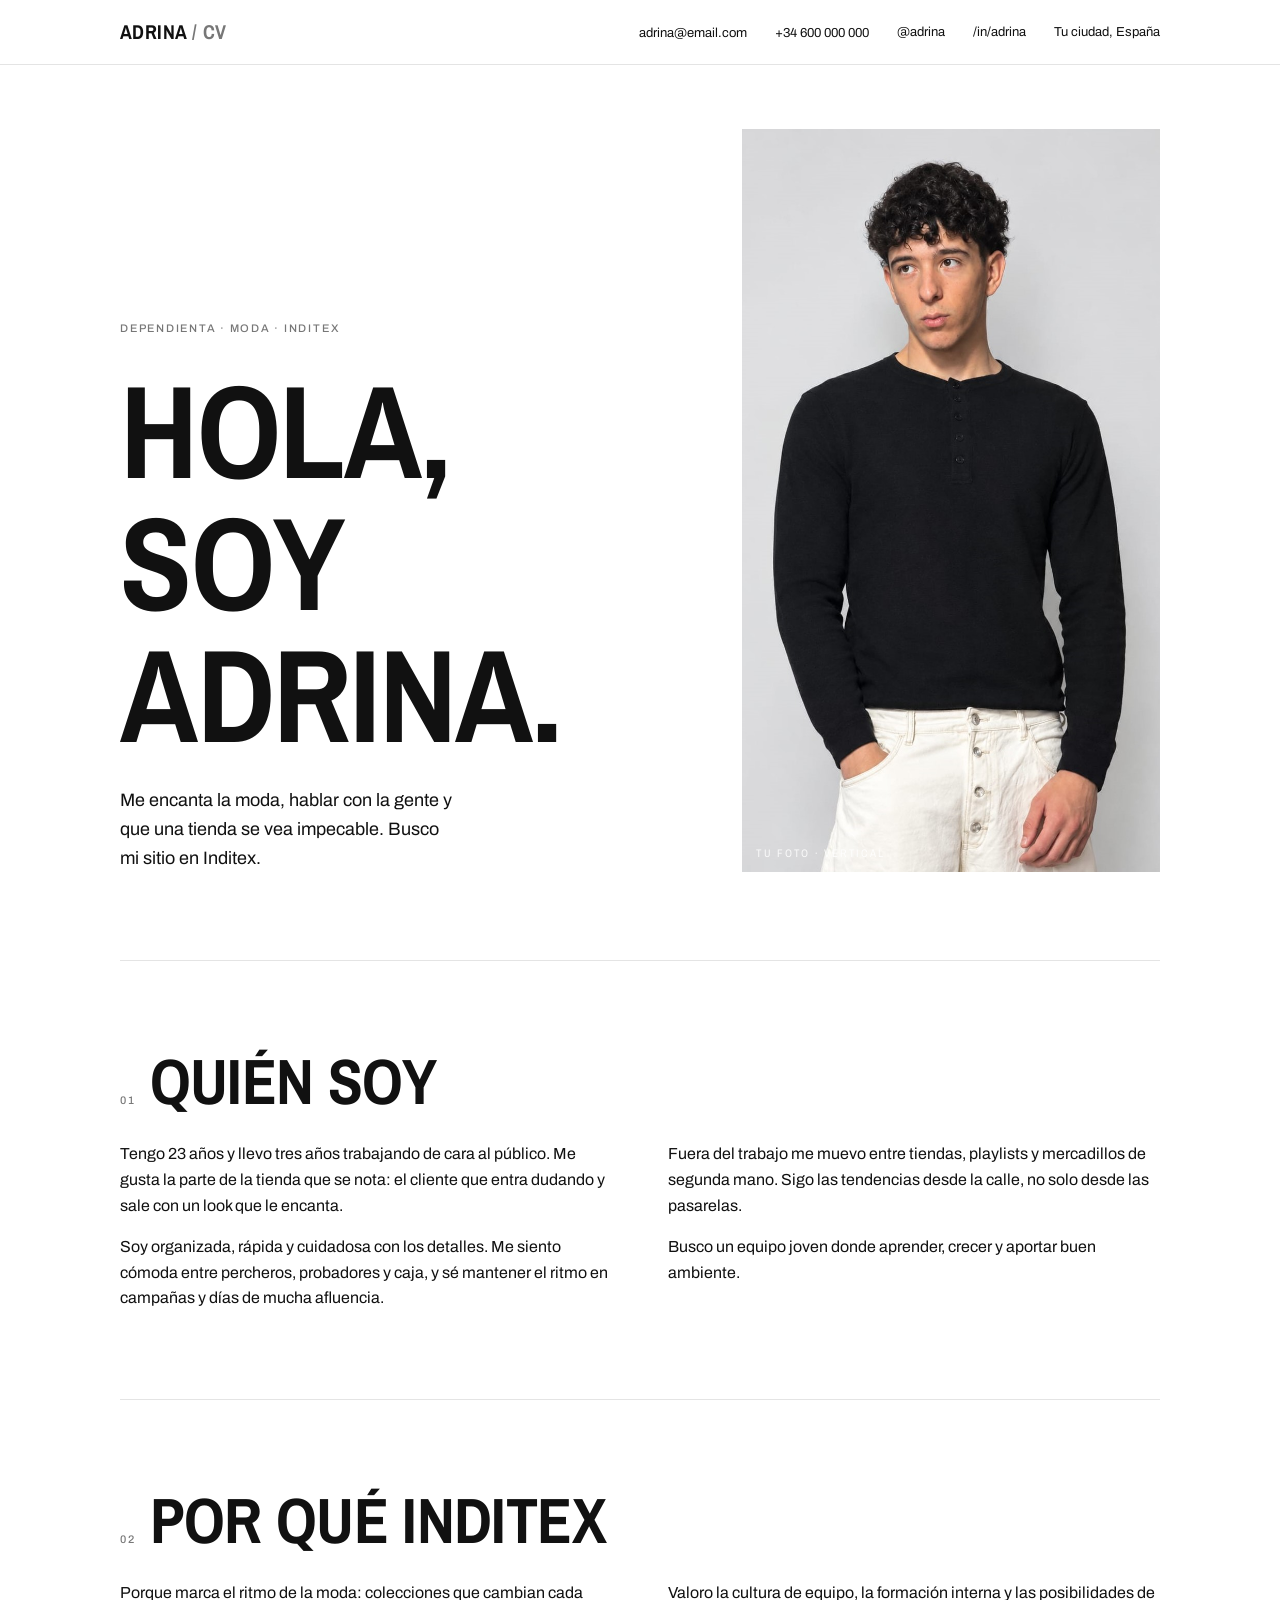
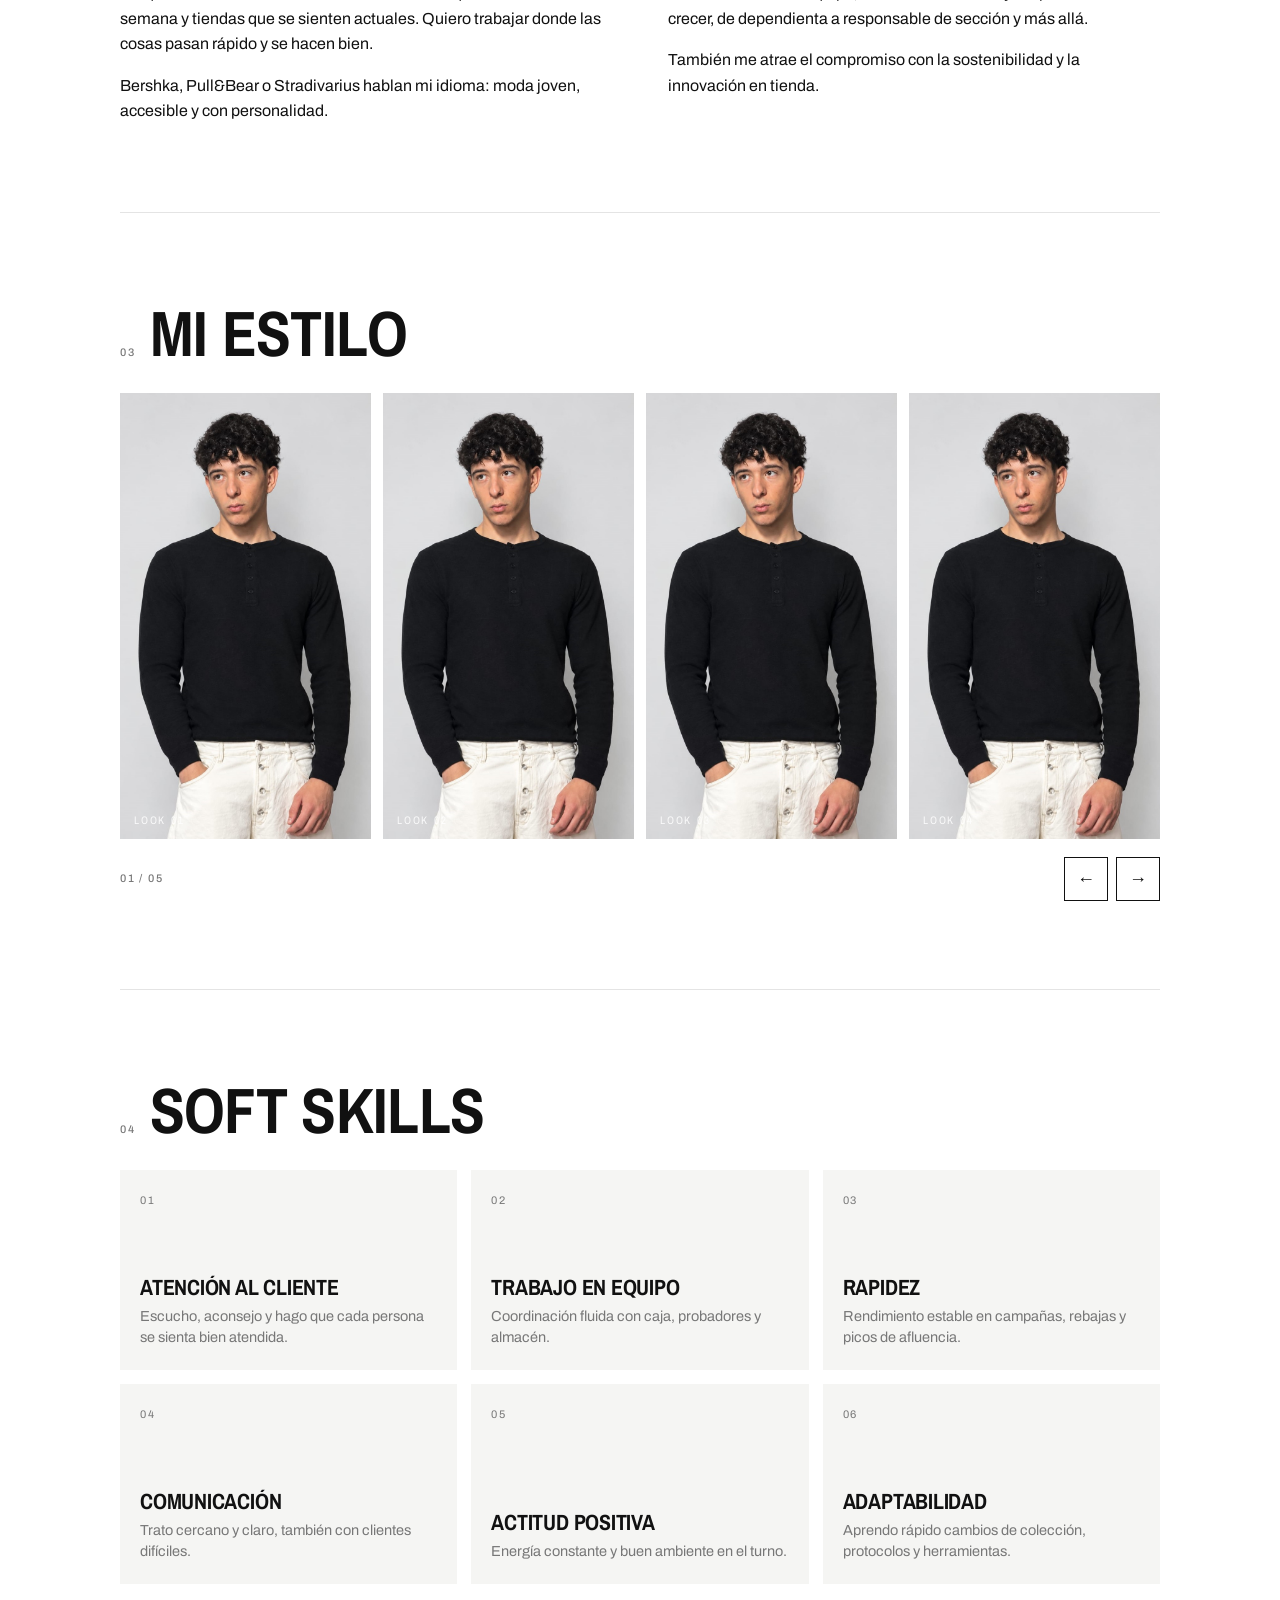
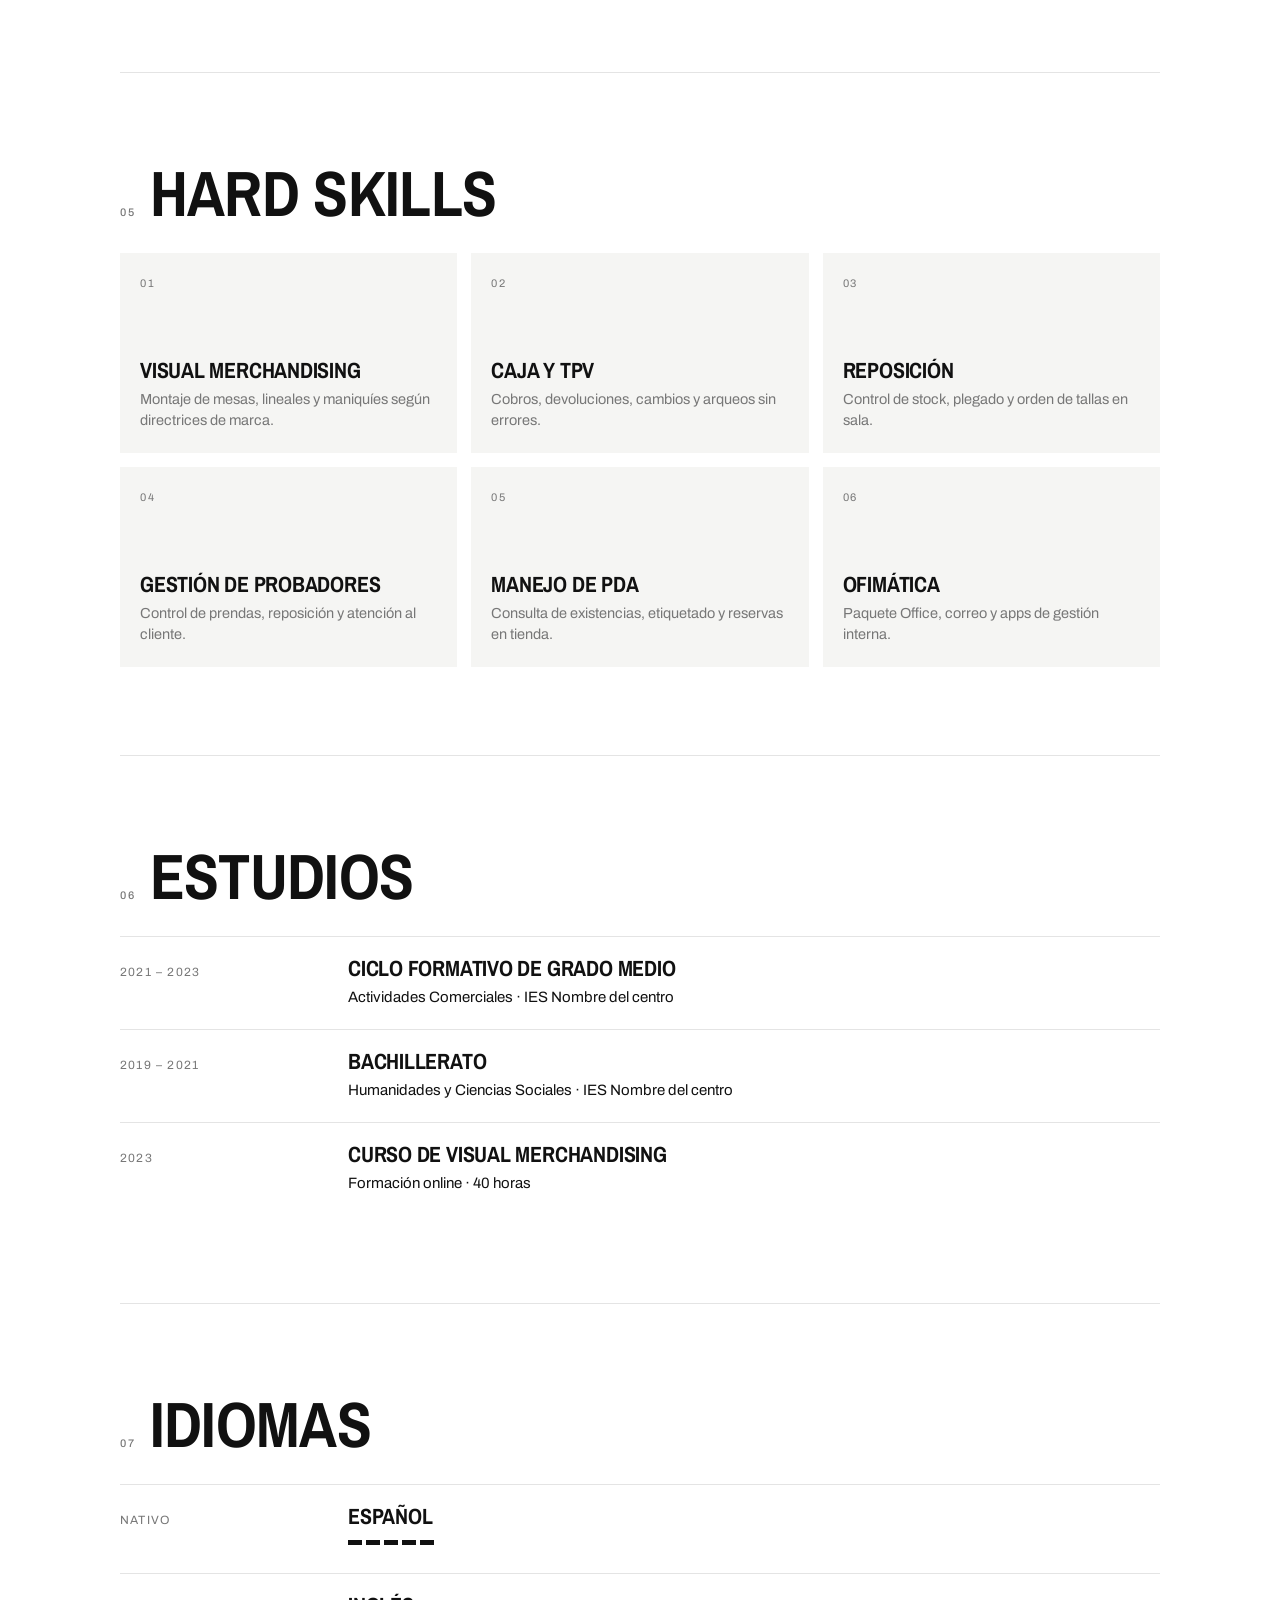
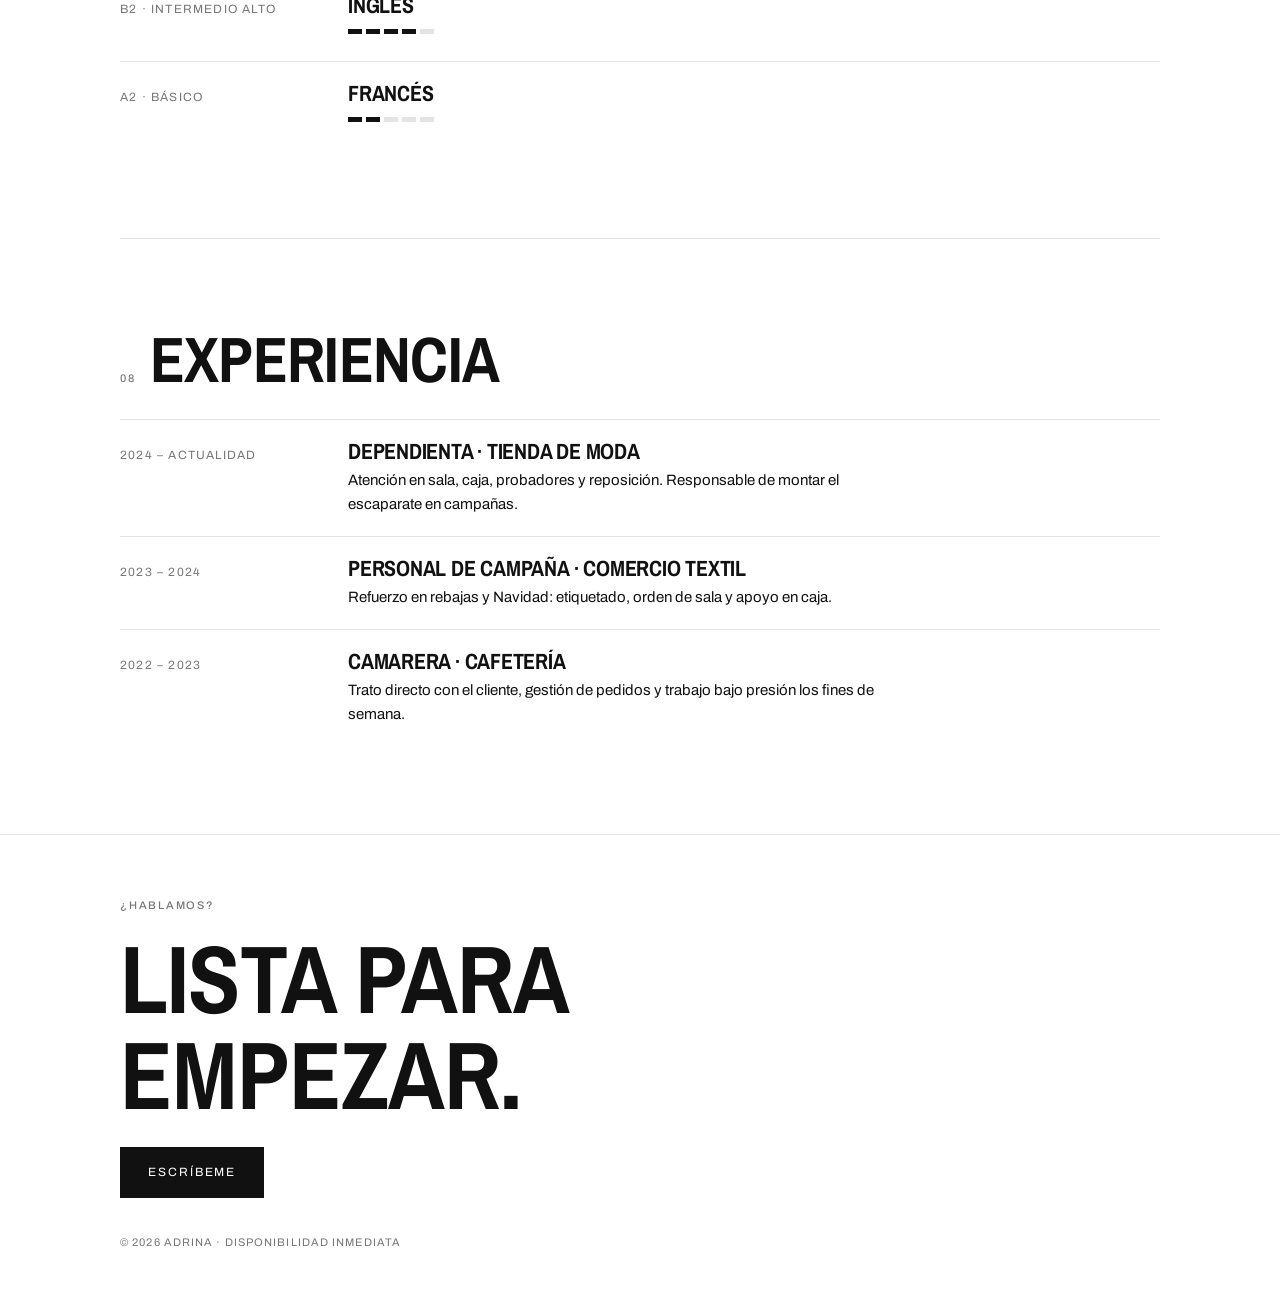
==== index.html @ 16e0ce6a "rename index" ====
<!DOCTYPE html>
<html lang="es">
<head>
<meta charset="utf-8">
<meta name="viewport" content="width=device-width, initial-scale=1, viewport-fit=cover">
<title>Adrina · Dependienta de tienda · CV</title>
<link rel="preconnect" href="https://fonts.googleapis.com">
<link href="https://fonts.googleapis.com/css2?family=Archivo:wght@400;500;700;800&family=Archivo+Narrow:wght@500;700&display=swap" rel="stylesheet">
<style>
:root{--bg:#fff;--fg:#111;--mut:#777;--line:#e4e4e4;--card:#f5f5f3;--acc:#111;--accfg:#fff;
box-sizing:border-box;padding-top:env(safe-area-inset-top,0px);padding-bottom:env(safe-area-inset-bottom,0px)}
@media (prefers-color-scheme:dark){:root:not([data-theme="light"]){--bg:#0e0e0e;--fg:#f2f2f2;--mut:#9a9a9a;--line:#2a2a2a;--card:#181818;--acc:#f2f2f2;--accfg:#0e0e0e}}
:root[data-theme="dark"]{--bg:#0e0e0e;--fg:#f2f2f2;--mut:#9a9a9a;--line:#2a2a2a;--card:#181818;--acc:#f2f2f2;--accfg:#0e0e0e}
*,*::before,*::after{box-sizing:inherit}
html{scroll-behavior:smooth;scroll-padding-top:calc(env(safe-area-inset-top,0px) + 64px)}
body{margin:0;background:var(--bg);color:var(--fg);font-family:'Archivo',system-ui,-apple-system,'Helvetica Neue',Arial,sans-serif;font-size:16px;line-height:1.6;-webkit-font-smoothing:antialiased}
a{color:inherit}
.wrap{width:100%;max-width:1080px;margin:0 auto;padding:0 20px}
h1,h2,h3{font-family:'Archivo Narrow','Archivo',Arial Narrow,sans-serif;text-transform:uppercase;letter-spacing:-.01em;line-height:1;margin:0}
.tag{font-size:11px;letter-spacing:.16em;text-transform:uppercase;color:var(--mut);font-weight:500}

/* NAV */
header{position:sticky;top:env(safe-area-inset-top,0px);z-index:20;background:var(--bg);border-bottom:1px solid var(--line)}
.bar{display:flex;align-items:center;justify-content:space-between;height:56px}
.logo{font-family:'Archivo Narrow',Arial Narrow,sans-serif;font-weight:700;font-size:20px;text-transform:uppercase;text-decoration:none;letter-spacing:.02em}
.menu-btn{background:none;border:1px solid var(--fg);color:var(--fg);font:inherit;font-size:11px;letter-spacing:.14em;text-transform:uppercase;padding:9px 14px;cursor:pointer}
.scrim{position:fixed;inset:0;background:rgba(0,0,0,.45);opacity:0;pointer-events:none;transition:opacity .35s;z-index:30}
.scrim.open{opacity:1;pointer-events:auto}
.contact{position:fixed;top:0;left:0;bottom:0;width:78%;max-width:360px;background:var(--bg);border-right:1px solid var(--fg);z-index:40;display:flex;flex-direction:column;overflow-y:auto;padding-top:env(safe-area-inset-top,0px);padding-bottom:env(safe-area-inset-bottom,0px);transform:translateX(-101%);visibility:hidden;transition:transform .4s cubic-bezier(.22,.8,.24,1),visibility 0s .4s}
.contact.open{transform:none;visibility:visible;transition:transform .4s cubic-bezier(.22,.8,.24,1),visibility 0s}
.dhead{display:flex;align-items:center;justify-content:space-between;min-height:56px;padding:0 20px;border-bottom:1px solid var(--fg);font-size:12px;letter-spacing:.14em;text-transform:uppercase}
.dhead button{background:none;border:0;color:var(--fg);font-size:20px;cursor:pointer;width:44px;height:44px;margin-right:-12px}
.big{display:block;padding:0 20px;margin-top:30px;text-decoration:none}
.big b{display:block;font-family:'Archivo Narrow','Archivo',Arial Narrow,sans-serif;font-size:32px;font-weight:700;text-transform:uppercase;line-height:1.1}
.big span{display:block;font-size:13px;color:var(--mut);margin-top:4px}
.sep{height:1px;background:var(--line);margin:32px 0 10px}
.sm{display:block;padding:12px 20px;text-decoration:none;font-size:13px}
.sm b{display:block;font-weight:500;letter-spacing:.06em;text-transform:uppercase}
.sm span{display:block;color:var(--mut);font-size:12.5px}

/* HERO */
.hero{padding:36px 0 56px;display:grid;gap:28px}
.hero h1{font-size:clamp(56px,17vw,132px);font-weight:700}
.hero p.lead{font-size:18px;max-width:34ch;margin:0}
.ph{position:relative;background:linear-gradient(160deg,var(--c1),var(--c2));overflow:hidden}
.ph::after{content:attr(data-n);position:absolute;left:14px;bottom:10px;font-family:'Archivo Narrow',Arial Narrow,sans-serif;font-size:11px;letter-spacing:.16em;text-transform:uppercase;color:rgba(255,255,255,.85)}
.ph svg{position:absolute;inset:0;width:100%;height:100%;opacity:.22}
.ph img{position:absolute;inset:0;width:100%;height:100%;object-fit:cover;object-position:center top}
.portrait{aspect-ratio:9/16;width:100%;--c1:#8b8378;--c2:#2b2926}

/* SECTIONS */
section{padding:56px 0;border-top:1px solid var(--line)}
.head{display:flex;align-items:baseline;gap:14px;margin-bottom:28px}
.head h2{font-size:clamp(34px,9vw,64px);font-weight:700}
.prose p{margin:0 0 16px;max-width:60ch}
.prose p:last-child{margin:0}

/* CAROUSEL */
.car{display:flex;gap:12px;overflow-x:auto;scroll-snap-type:x mandatory;padding:0 20px 6px;margin:0 -20px;-webkit-overflow-scrolling:touch;scrollbar-width:none}
.car::-webkit-scrollbar{display:none}
.slide{flex:0 0 72%;max-width:320px;aspect-ratio:9/16;scroll-snap-align:start}
.ctrl{display:flex;justify-content:space-between;align-items:center;margin-top:18px}
.ctrl button{width:44px;height:44px;border:1px solid var(--fg);background:none;color:var(--fg);font-size:18px;cursor:pointer;margin-left:8px}
.ctrl button:hover{background:var(--acc);color:var(--accfg)}

/* GRID CARDS */
.grid{display:grid;grid-template-columns:1fr 1fr;gap:10px}
.box{background:var(--card);padding:16px 14px 18px;min-height:150px;display:flex;flex-direction:column;justify-content:space-between}
.box .n{font-size:11px;color:var(--mut);letter-spacing:.14em}
.box h3{font-size:19px;font-weight:700;margin:22px 0 8px}
.box p{margin:0;font-size:13.5px;line-height:1.45;color:var(--mut)}

/* LISTS */
.row{display:grid;gap:4px;padding:20px 0;border-top:1px solid var(--line)}
.row:first-of-type{border-top:0;padding-top:0}
.row h3{font-size:22px;font-weight:700}
.row .meta{font-size:12px;color:var(--mut);letter-spacing:.1em;text-transform:uppercase}
.row p{margin:6px 0 0;font-size:15px;max-width:60ch}
.dots{display:inline-flex;gap:4px;margin-top:6px}
.dots i{width:14px;height:5px;background:var(--line)}
.dots i.on{background:var(--fg)}

footer{border-top:1px solid var(--line);padding:56px 0 40px;text-align:left}
footer h2{font-size:clamp(40px,12vw,96px);font-weight:700;margin-bottom:24px}
.cta{display:inline-block;background:var(--acc);color:var(--accfg);padding:16px 28px;text-decoration:none;font-size:12px;letter-spacing:.16em;text-transform:uppercase}
footer small{display:block;margin-top:36px;color:var(--mut);font-size:11px;letter-spacing:.1em;text-transform:uppercase}

/* DESKTOP */
@media (min-width:860px){
.menu-btn{display:none}
.scrim,.dhead,.sep{display:none}
.contact{position:static;transform:none;visibility:visible;width:auto;max-width:none;border:0;background:none;flex-direction:row;align-items:center;gap:28px;overflow:visible;padding:0}
.big,.sm{padding:0;margin:0}
.big b,.sm b{display:none}
.big span,.sm span{display:inline;margin:0;font-size:13px;color:var(--fg)}
.bar{height:64px}
.hero{grid-template-columns:1.15fr .85fr;align-items:end;padding:64px 0 88px;gap:56px}
.hero .txt{display:grid;gap:26px}
.two{display:grid;grid-template-columns:1fr 1fr;gap:56px}
.grid{grid-template-columns:repeat(3,1fr);gap:14px}
.box{min-height:200px;padding:22px 20px}
.box h3{font-size:22px}.box p{font-size:14.5px}
.car{padding:0;margin:0}
.slide{flex-basis:calc(25% - 9px);max-width:none}
.row{grid-template-columns:200px 1fr;gap:28px}
.row .meta{padding-top:6px}
section{padding:88px 0}
}
</style>
</head>
<body>
<header>
 <div class="scrim" id="sc"></div>
 <div class="wrap">
  <div class="bar">
   <a class="logo" href="#top">Adrina<span style="color:var(--mut)"> / CV</span></a>
   <button class="menu-btn" id="mb" aria-expanded="false" aria-controls="ct">Contacto</button>
   <nav class="contact" id="ct" aria-label="Contacto">
    <div class="dhead"><span>Contacto</span><button id="cl" aria-label="Cerrar">✕</button></div>
    <a class="big" href="mailto:adrina@email.com"><b>Email</b><span>adrina@email.com</span></a>
    <a class="big" href="tel:+34600000000"><b>Teléfono</b><span>+34 600 000 000</span></a>
    <div class="sep"></div>
    <a class="sm" href="#"><b>Instagram</b><span>@adrina</span></a>
    <a class="sm" href="#"><b>LinkedIn</b><span>/in/adrina</span></a>
    <a class="sm" href="#"><b>Ciudad</b><span>Tu ciudad, España</span></a>
   </nav>
  </div>
 </div>
</header>

<main id="top" class="wrap">
 <div class="hero">
  <div class="txt">
   <span class="tag">Dependienta · Moda · Inditex</span>
   <h1>Hola,<br>soy Adrina.</h1>
   <p class="lead">Me encanta la moda, hablar con la gente y que una tienda se vea impecable. Busco mi sitio en Inditex.</p>
  </div>
  <div class="ph portrait" data-n="Tu foto · vertical">
   <svg viewBox="0 0 300 400" preserveAspectRatio="xMidYMid slice"><img src="/img/foto-cv-brsk.jpeg" alt="Adrián"></svg>
  </div>
 </div>

 <section>
  <div class="head"><span class="tag">01</span><h2>Quién soy</h2></div>
  <div class="prose two">
   <div>
    <p>Tengo 23 años y llevo tres años trabajando de cara al público. Me gusta la parte de la tienda que se nota: el cliente que entra dudando y sale con un look que le encanta.</p>
    <p>Soy organizada, rápida y cuidadosa con los detalles. Me siento cómoda entre percheros, probadores y caja, y sé mantener el ritmo en campañas y días de mucha afluencia.</p>
   </div>
   <div>
    <p>Fuera del trabajo me muevo entre tiendas, playlists y mercadillos de segunda mano. Sigo las tendencias desde la calle, no solo desde las pasarelas.</p>
    <p>Busco un equipo joven donde aprender, crecer y aportar buen ambiente.</p>
   </div>
  </div>
 </section>

 <section>
  <div class="head"><span class="tag">02</span><h2>Por qué Inditex</h2></div>
  <div class="prose two">
   <div>
    <p>Porque marca el ritmo de la moda: colecciones que cambian cada semana y tiendas que se sienten actuales. Quiero trabajar donde las cosas pasan rápido y se hacen bien.</p>
    <p>Bershka, Pull&amp;Bear o Stradivarius hablan mi idioma: moda joven, accesible y con personalidad.</p>
   </div>
   <div>
    <p>Valoro la cultura de equipo, la formación interna y las posibilidades de crecer, de dependienta a responsable de sección y más allá.</p>
    <p>También me atrae el compromiso con la sostenibilidad y la innovación en tienda.</p>
   </div>
  </div>
 </section>

 <section>
  <div class="head"><span class="tag">03</span><h2>Mi estilo</h2></div>
  <div class="car" id="car">
   <div class="ph slide" data-n="Look 01" style="--c1:#b7a99a;--c2:#3a332c"><img src="/img/foto-cv-brsk.jpeg" alt="Look 01"></div>
   <div class="ph slide" data-n="Look 02" style="--c1:#6f7c86;--c2:#1e2429"><img src="/img/foto-cv-brsk.jpeg" alt="Look 02"></div>
   <div class="ph slide" data-n="Look 03" style="--c1:#c9c4bb;--c2:#55504a"><img src="/img/foto-cv-brsk.jpeg" alt="Look 03"></div>
   <div class="ph slide" data-n="Look 04" style="--c1:#8a8f7c;--c2:#262a20"><img src="/img/foto-cv-brsk.jpeg" alt="Look 04"></div>
   <div class="ph slide" data-n="Look 05" style="--c1:#a08782;--c2:#332624"><img src="/img/foto-cv-brsk.jpeg" alt="Look 05"></div>
  </div>
  <div class="ctrl"><span class="tag" id="cnt">01 / 05</span><div><button id="pv" aria-label="Anterior">←</button><button id="nx" aria-label="Siguiente">→</button></div></div>
 </section>

 <section>
  <div class="head"><span class="tag">04</span><h2>Soft skills</h2></div>
  <div class="grid">
   <div class="box"><span class="n">01</span><div><h3>Atención al cliente</h3><p>Escucho, aconsejo y hago que cada persona se sienta bien atendida.</p></div></div>
   <div class="box"><span class="n">02</span><div><h3>Trabajo en equipo</h3><p>Coordinación fluida con caja, probadores y almacén.</p></div></div>
   <div class="box"><span class="n">03</span><div><h3>Rapidez</h3><p>Rendimiento estable en campañas, rebajas y picos de afluencia.</p></div></div>
   <div class="box"><span class="n">04</span><div><h3>Comunicación</h3><p>Trato cercano y claro, también con clientes difíciles.</p></div></div>
   <div class="box"><span class="n">05</span><div><h3>Actitud positiva</h3><p>Energía constante y buen ambiente en el turno.</p></div></div>
   <div class="box"><span class="n">06</span><div><h3>Adaptabilidad</h3><p>Aprendo rápido cambios de colección, protocolos y herramientas.</p></div></div>
  </div>
 </section>

 <section>
  <div class="head"><span class="tag">05</span><h2>Hard skills</h2></div>
  <div class="grid">
   <div class="box"><span class="n">01</span><div><h3>Visual merchandising</h3><p>Montaje de mesas, lineales y maniquíes según directrices de marca.</p></div></div>
   <div class="box"><span class="n">02</span><div><h3>Caja y TPV</h3><p>Cobros, devoluciones, cambios y arqueos sin errores.</p></div></div>
   <div class="box"><span class="n">03</span><div><h3>Reposición</h3><p>Control de stock, plegado y orden de tallas en sala.</p></div></div>
   <div class="box"><span class="n">04</span><div><h3>Gestión de probadores</h3><p>Control de prendas, reposición y atención al cliente.</p></div></div>
   <div class="box"><span class="n">05</span><div><h3>Manejo de PDA</h3><p>Consulta de existencias, etiquetado y reservas en tienda.</p></div></div>
   <div class="box"><span class="n">06</span><div><h3>Ofimática</h3><p>Paquete Office, correo y apps de gestión interna.</p></div></div>
  </div>
 </section>

 <section>
  <div class="head"><span class="tag">06</span><h2>Estudios</h2></div>
  <div class="row"><span class="meta">2021 – 2023</span><div><h3>Ciclo Formativo de Grado Medio</h3><p>Actividades Comerciales · IES Nombre del centro</p></div></div>
  <div class="row"><span class="meta">2019 – 2021</span><div><h3>Bachillerato</h3><p>Humanidades y Ciencias Sociales · IES Nombre del centro</p></div></div>
  <div class="row"><span class="meta">2023</span><div><h3>Curso de Visual Merchandising</h3><p>Formación online · 40 horas</p></div></div>
 </section>

 <section>
  <div class="head"><span class="tag">07</span><h2>Idiomas</h2></div>
  <div class="row"><span class="meta">Nativo</span><div><h3>Español</h3><div class="dots"><i class="on"></i><i class="on"></i><i class="on"></i><i class="on"></i><i class="on"></i></div></div></div>
  <div class="row"><span class="meta">B2 · Intermedio alto</span><div><h3>Inglés</h3><div class="dots"><i class="on"></i><i class="on"></i><i class="on"></i><i class="on"></i><i></i></div></div></div>
  <div class="row"><span class="meta">A2 · Básico</span><div><h3>Francés</h3><div class="dots"><i class="on"></i><i class="on"></i><i></i><i></i><i></i></div></div></div>
 </section>

 <section>
  <div class="head"><span class="tag">08</span><h2>Experiencia</h2></div>
  <div class="row"><span class="meta">2024 – Actualidad</span><div><h3>Dependienta · Tienda de moda</h3><p>Atención en sala, caja, probadores y reposición. Responsable de montar el escaparate en campañas.</p></div></div>
  <div class="row"><span class="meta">2023 – 2024</span><div><h3>Personal de campaña · Comercio textil</h3><p>Refuerzo en rebajas y Navidad: etiquetado, orden de sala y apoyo en caja.</p></div></div>
  <div class="row"><span class="meta">2022 – 2023</span><div><h3>Camarera · Cafetería</h3><p>Trato directo con el cliente, gestión de pedidos y trabajo bajo presión los fines de semana.</p></div></div>
 </section>
</main>

<footer>
 <div class="wrap">
  <span class="tag">¿Hablamos?</span>
  <h2 style="margin-top:14px">Lista para<br>empezar.</h2>
  <a class="cta" href="mailto:adrina@email.com">Escríbeme</a>
  <small>© 2026 Adrina · Disponibilidad inmediata</small>
 </div>
</footer>

<script>
(function(){
var mb=document.getElementById('mb'),ct=document.getElementById('ct'),sc=document.getElementById('sc');
function tg(o){ct.classList.toggle('open',o);sc.classList.toggle('open',o);mb.setAttribute('aria-expanded',o);document.documentElement.style.overflow=o?'hidden':''}
mb.addEventListener('click',function(){tg(true)});
sc.addEventListener('click',function(){tg(false)});
document.getElementById('cl').addEventListener('click',function(){tg(false)});
ct.addEventListener('click',function(e){if(e.target.closest('a'))tg(false)});
document.addEventListener('keydown',function(e){if(e.key==='Escape')tg(false)});
window.addEventListener('resize',function(){if(window.innerWidth>=860)tg(false)});
var c=document.getElementById('car'),s=c.children,cnt=document.getElementById('cnt');
function step(d){var w=s[0].getBoundingClientRect().width+12;c.scrollBy({left:d*w,behavior:'smooth'})}
document.getElementById('nx').onclick=function(){step(1)};
document.getElementById('pv').onclick=function(){step(-1)};
c.addEventListener('scroll',function(){var w=s[0].getBoundingClientRect().width+12,i=Math.round(c.scrollLeft/w)+1;cnt.textContent=('0'+Math.min(i,s.length)).slice(-2)+' / 0'+s.length});
})();
</script>
</body>
</html>
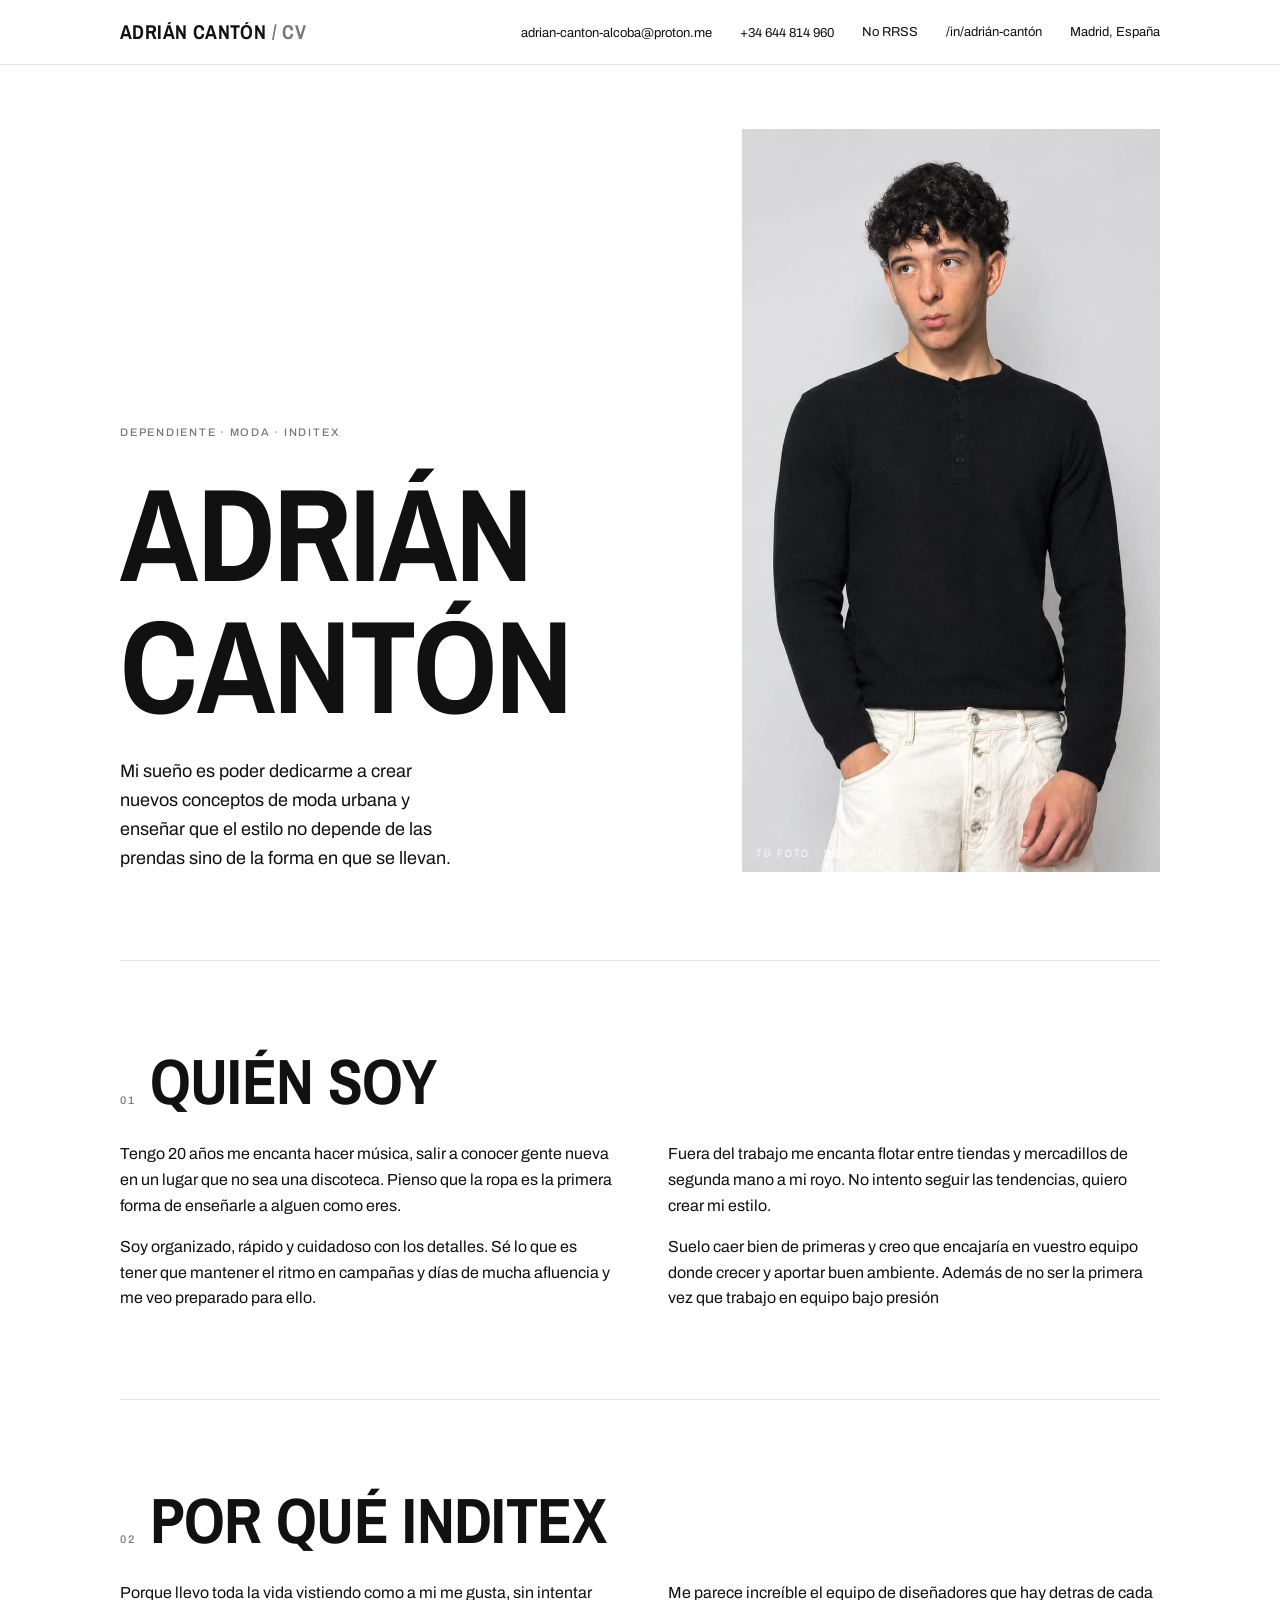
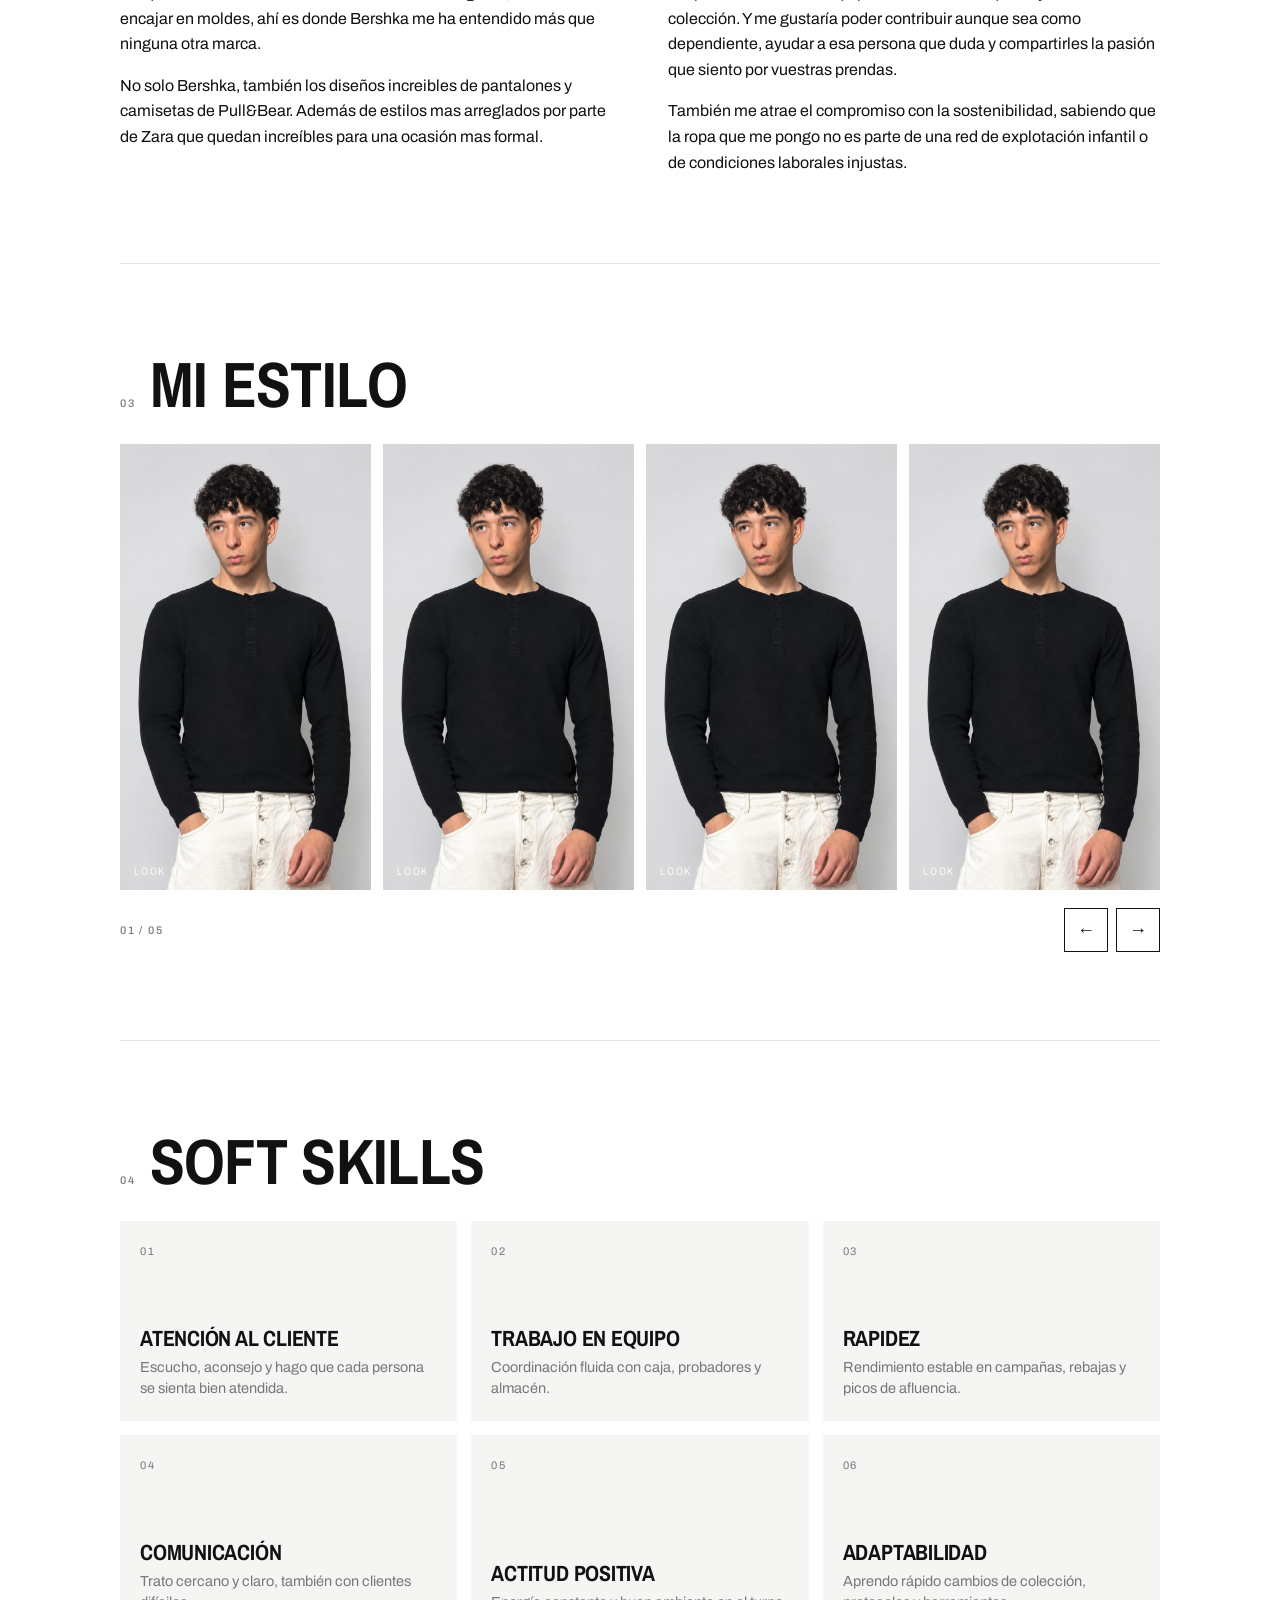
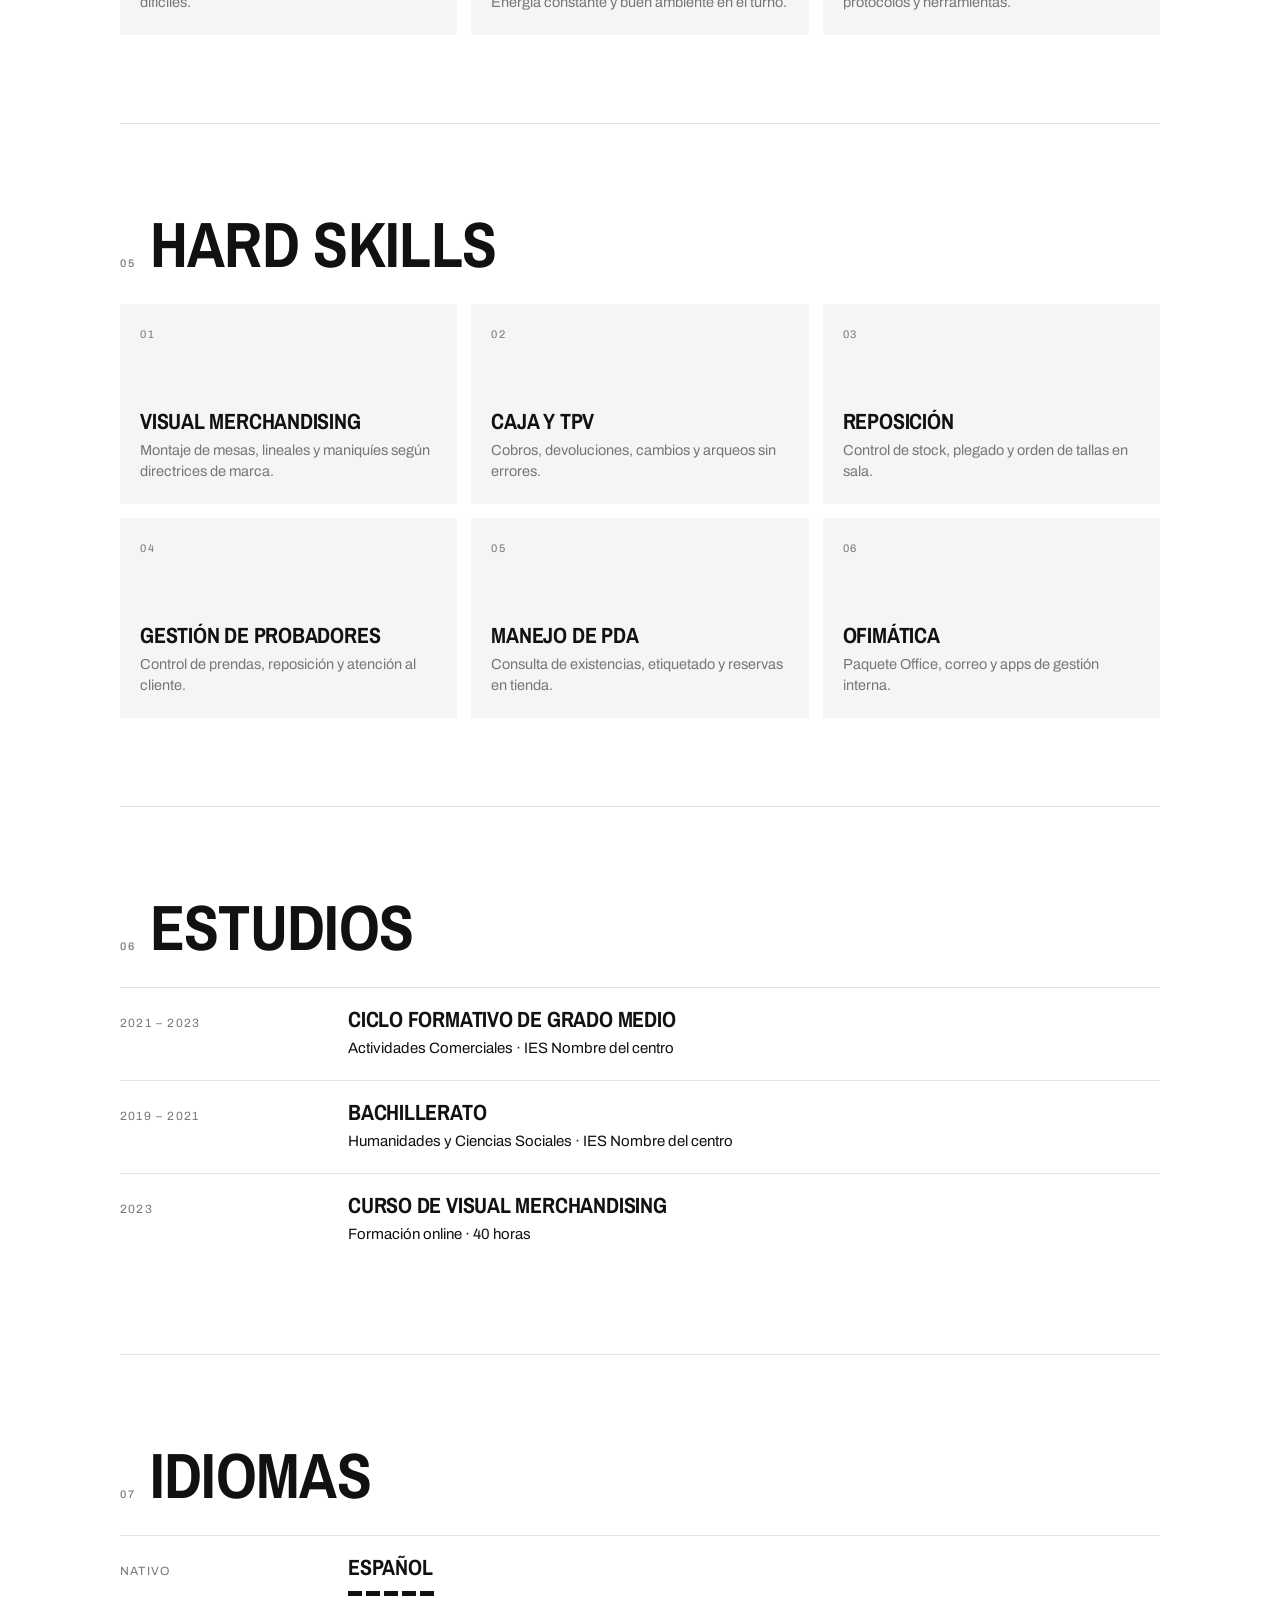
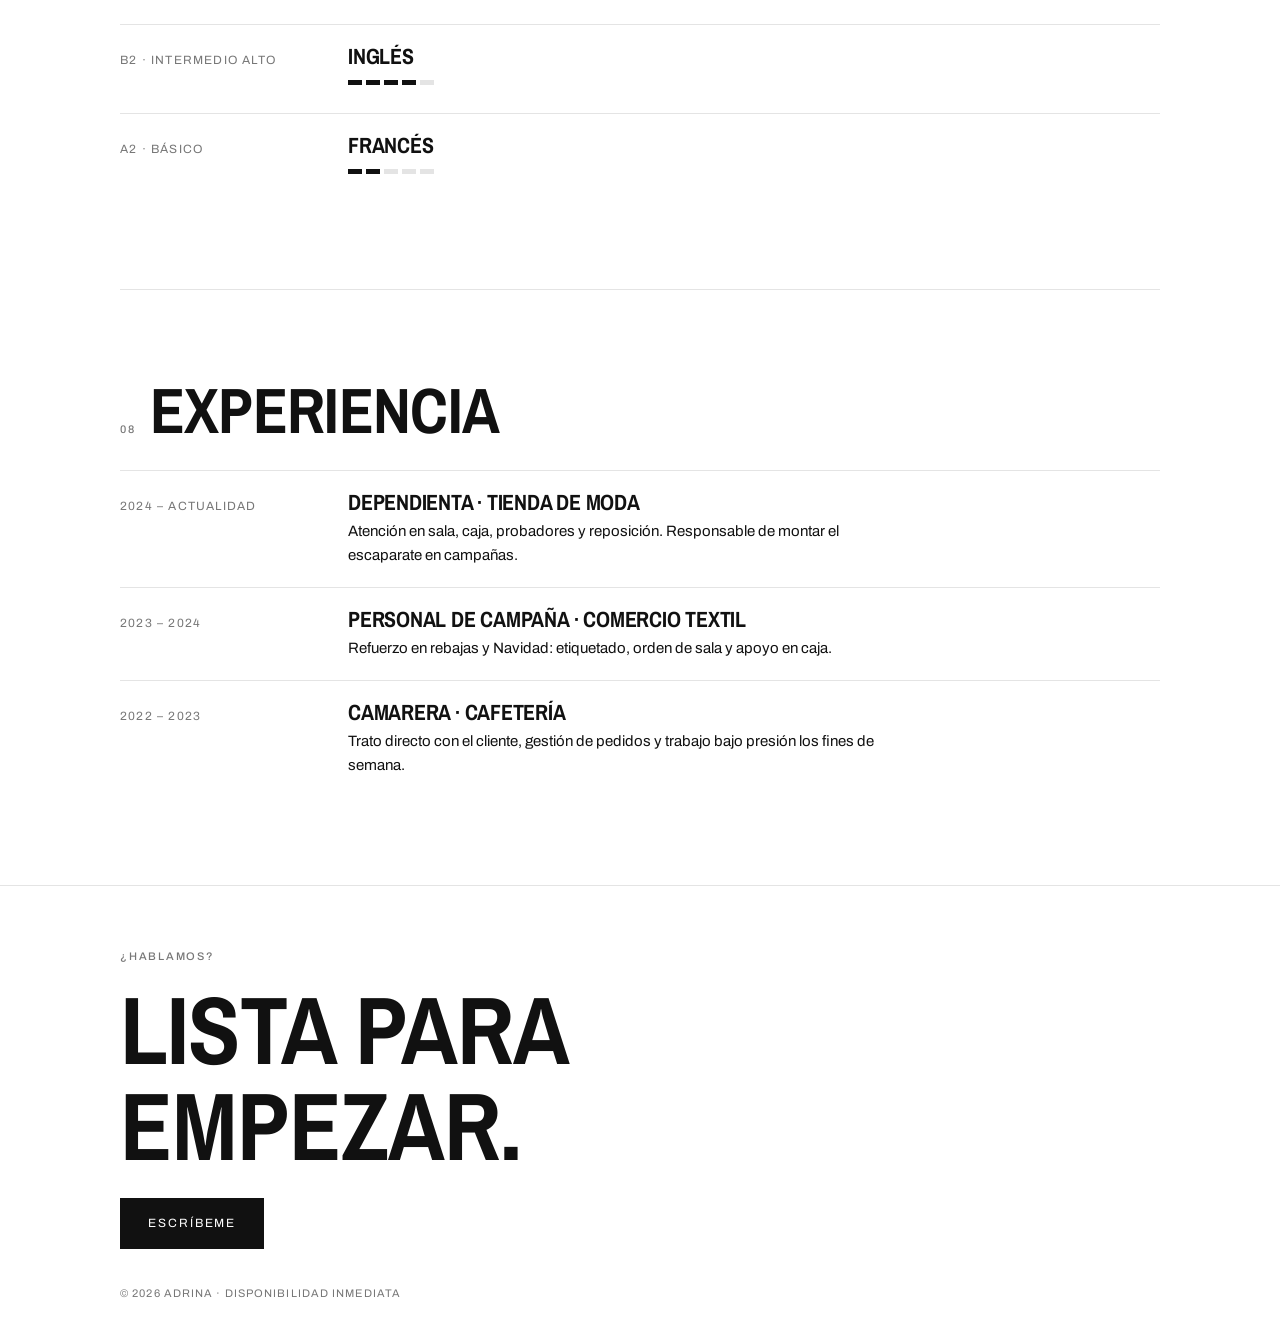
==== commit e8b6478a: "actualizadop hasta antes de los outfits" ====
--- a/index.html
+++ b/index.html
@@ -113,16 +113,16 @@
  <div class="scrim" id="sc"></div>
  <div class="wrap">
   <div class="bar">
-   <a class="logo" href="#top">Adrina<span style="color:var(--mut)"> / CV</span></a>
+   <a class="logo" href="#top">Adrián Cantón<span style="color:var(--mut)"> / CV</span></a>
    <button class="menu-btn" id="mb" aria-expanded="false" aria-controls="ct">Contacto</button>
    <nav class="contact" id="ct" aria-label="Contacto">
     <div class="dhead"><span>Contacto</span><button id="cl" aria-label="Cerrar">✕</button></div>
-    <a class="big" href="mailto:adrina@email.com"><b>Email</b><span>adrina@email.com</span></a>
-    <a class="big" href="tel:+34600000000"><b>Teléfono</b><span>+34 600 000 000</span></a>
+    <a class="big" href="mailto:adrian-canton-alcoba@proton.me"><b>Email</b><span>adrian-canton-alcoba@proton.me</span></a>
+    <a class="big" href="tel:+34644814960"><b>Teléfono</b><span>+34 644 814 960</span></a>
     <div class="sep"></div>
-    <a class="sm" href="#"><b>Instagram</b><span>@adrina</span></a>
-    <a class="sm" href="#"><b>LinkedIn</b><span>/in/adrina</span></a>
-    <a class="sm" href="#"><b>Ciudad</b><span>Tu ciudad, España</span></a>
+    <a class="sm" href="#"><b>Instagram/Tiktok</b><span>No RRSS</span></a>
+    <a class="sm" href="https://www.linkedin.com/in/adri%C3%A1n-cant%C3%B3n/"><b>LinkedIn</b><span>/in/adrián-cantón</span></a>
+    <a class="sm" href="#"><b>Ciudad</b><span>Madrid, España</span></a>
    </nav>
   </div>
  </div>
@@ -131,9 +131,9 @@
 <main id="top" class="wrap">
  <div class="hero">
   <div class="txt">
-   <span class="tag">Dependienta · Moda · Inditex</span>
-   <h1>Hola,<br>soy Adrina.</h1>
-   <p class="lead">Me encanta la moda, hablar con la gente y que una tienda se vea impecable. Busco mi sitio en Inditex.</p>
+   <span class="tag">Dependiente · Moda · Inditex</span>
+   <h1>Adrián<br>Cantón</h1>
+   <p class="lead">Mi sueño es poder dedicarme a crear nuevos conceptos de moda urbana y enseñar que el estilo no depende de las prendas sino de la forma en que se llevan.</p>
   </div>
   <div class="ph portrait" data-n="Tu foto · vertical">
    <svg viewBox="0 0 300 400" preserveAspectRatio="xMidYMid slice"><img src="/img/foto-cv-brsk.jpeg" alt="Adrián"></svg>
@@ -144,26 +144,25 @@
   <div class="head"><span class="tag">01</span><h2>Quién soy</h2></div>
   <div class="prose two">
    <div>
-    <p>Tengo 23 años y llevo tres años trabajando de cara al público. Me gusta la parte de la tienda que se nota: el cliente que entra dudando y sale con un look que le encanta.</p>
-    <p>Soy organizada, rápida y cuidadosa con los detalles. Me siento cómoda entre percheros, probadores y caja, y sé mantener el ritmo en campañas y días de mucha afluencia.</p>
-   </div>
-   <div>
-    <p>Fuera del trabajo me muevo entre tiendas, playlists y mercadillos de segunda mano. Sigo las tendencias desde la calle, no solo desde las pasarelas.</p>
-    <p>Busco un equipo joven donde aprender, crecer y aportar buen ambiente.</p>
-   </div>
-  </div>
- </section>
-
+    <p>Tengo 20 años me encanta hacer música, salir a conocer gente nueva en un lugar que no sea una discoteca. Pienso que la ropa es la primera forma de enseñarle a alguen como eres.</p>
+    <p>Soy organizado, rápido y cuidadoso con los detalles. Sé lo que es tener que mantener el ritmo en campañas y días de mucha afluencia y me veo preparado para ello.</p>
+   </div>
+   <div>
+    <p>Fuera del trabajo me encanta flotar entre tiendas y mercadillos de segunda mano a mi royo. No intento seguir las tendencias, quiero crear mi estilo.</p>
+    <p>Suelo caer bien de primeras y creo que encajaría en vuestro equipo donde crecer y aportar buen ambiente. Además de no ser la primera vez que trabajo en equipo bajo presión</p>
+   </div>
+  </div>
+ </section>
  <section>
   <div class="head"><span class="tag">02</span><h2>Por qué Inditex</h2></div>
   <div class="prose two">
    <div>
-    <p>Porque marca el ritmo de la moda: colecciones que cambian cada semana y tiendas que se sienten actuales. Quiero trabajar donde las cosas pasan rápido y se hacen bien.</p>
-    <p>Bershka, Pull&amp;Bear o Stradivarius hablan mi idioma: moda joven, accesible y con personalidad.</p>
-   </div>
-   <div>
-    <p>Valoro la cultura de equipo, la formación interna y las posibilidades de crecer, de dependienta a responsable de sección y más allá.</p>
-    <p>También me atrae el compromiso con la sostenibilidad y la innovación en tienda.</p>
+    <p>Porque llevo toda la vida vistiendo como a mi me gusta, sin intentar encajar en moldes, ahí es donde Bershka me ha entendido más que ninguna otra marca.</p>
+    <p>No solo Bershka, también los diseños increibles de pantalones y camisetas de Pull&amp;Bear. Además de estilos mas arreglados por parte de Zara que quedan increíbles para una ocasión mas formal.</p>
+   </div>
+   <div>
+    <p>Me parece increíble el equipo de diseñadores que hay detras de cada colección. Y me gustaría poder contribuir aunque sea como dependiente, ayudar a esa persona que duda y compartirles la pasión que siento por vuestras prendas.</p>
+    <p>También me atrae el compromiso con la sostenibilidad, sabiendo que la ropa que me pongo no es parte de una red de explotación infantil o de condiciones laborales injustas.</p>
    </div>
   </div>
  </section>
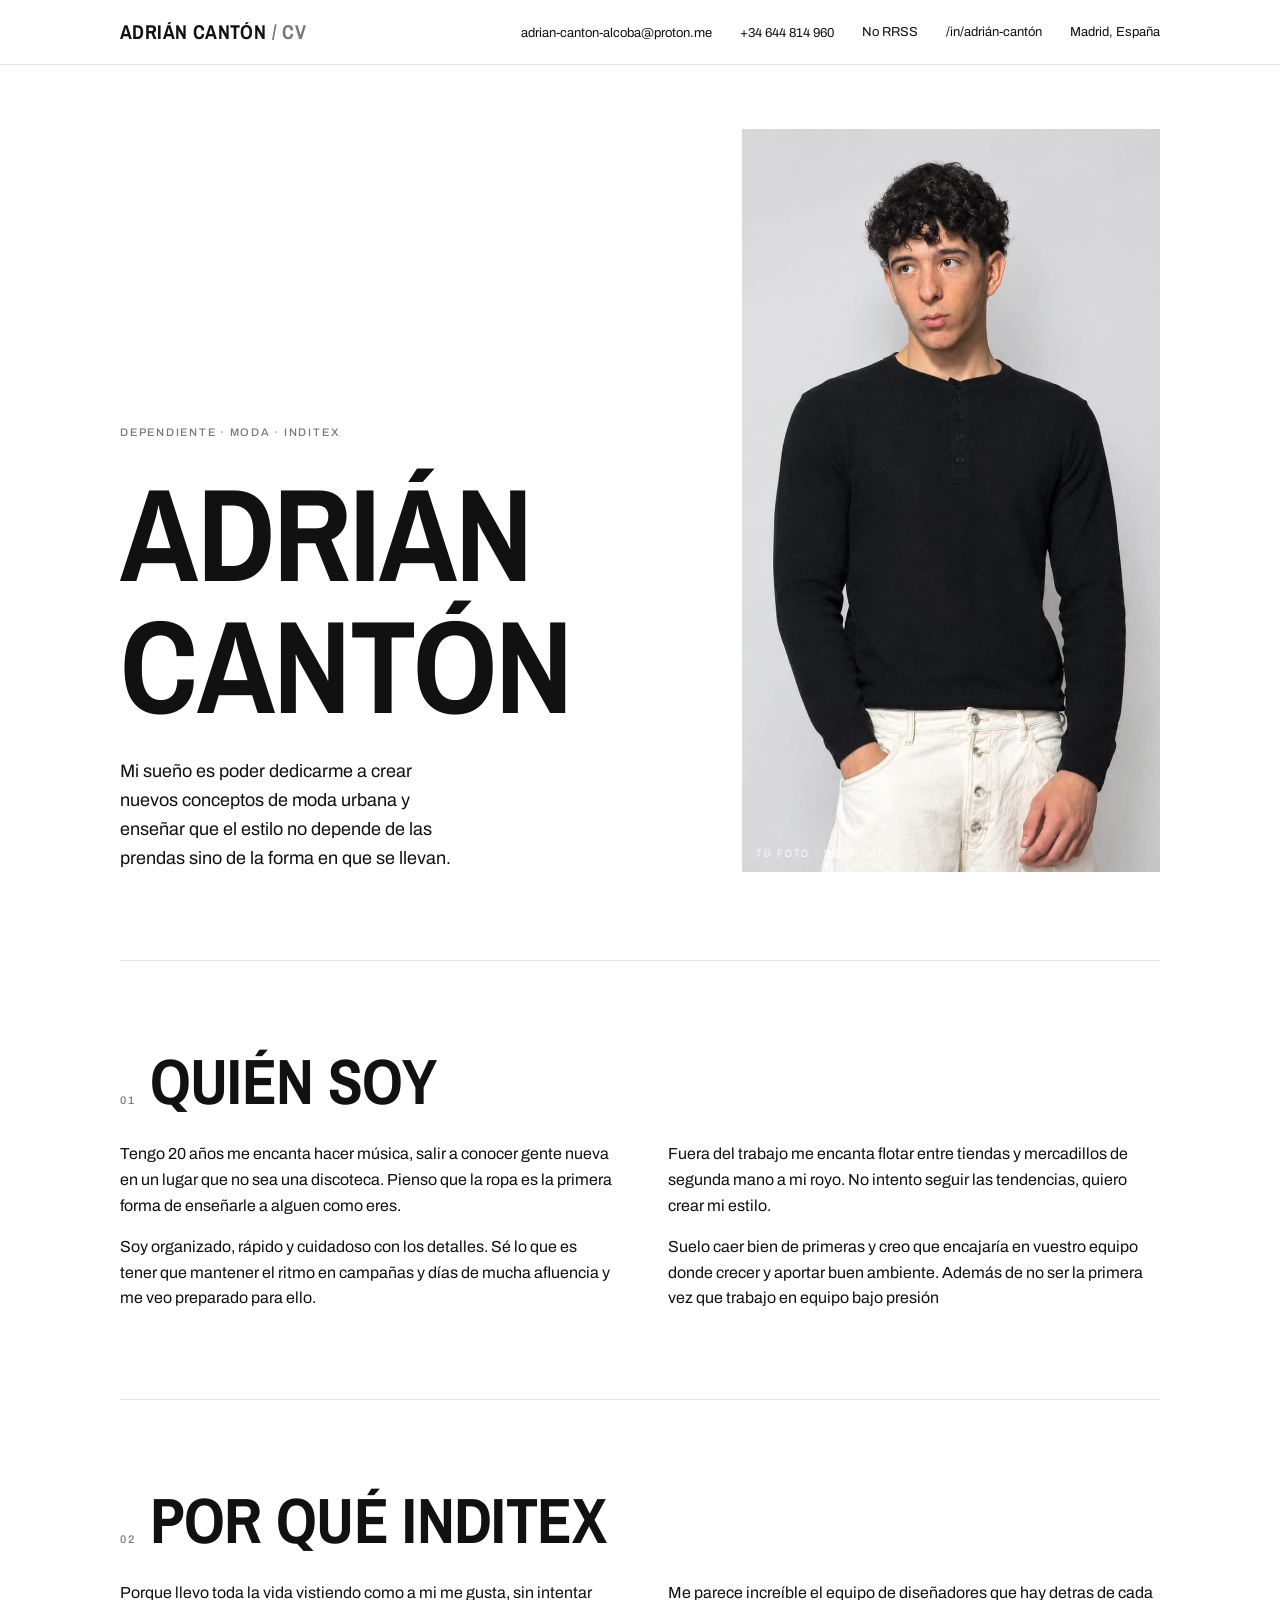
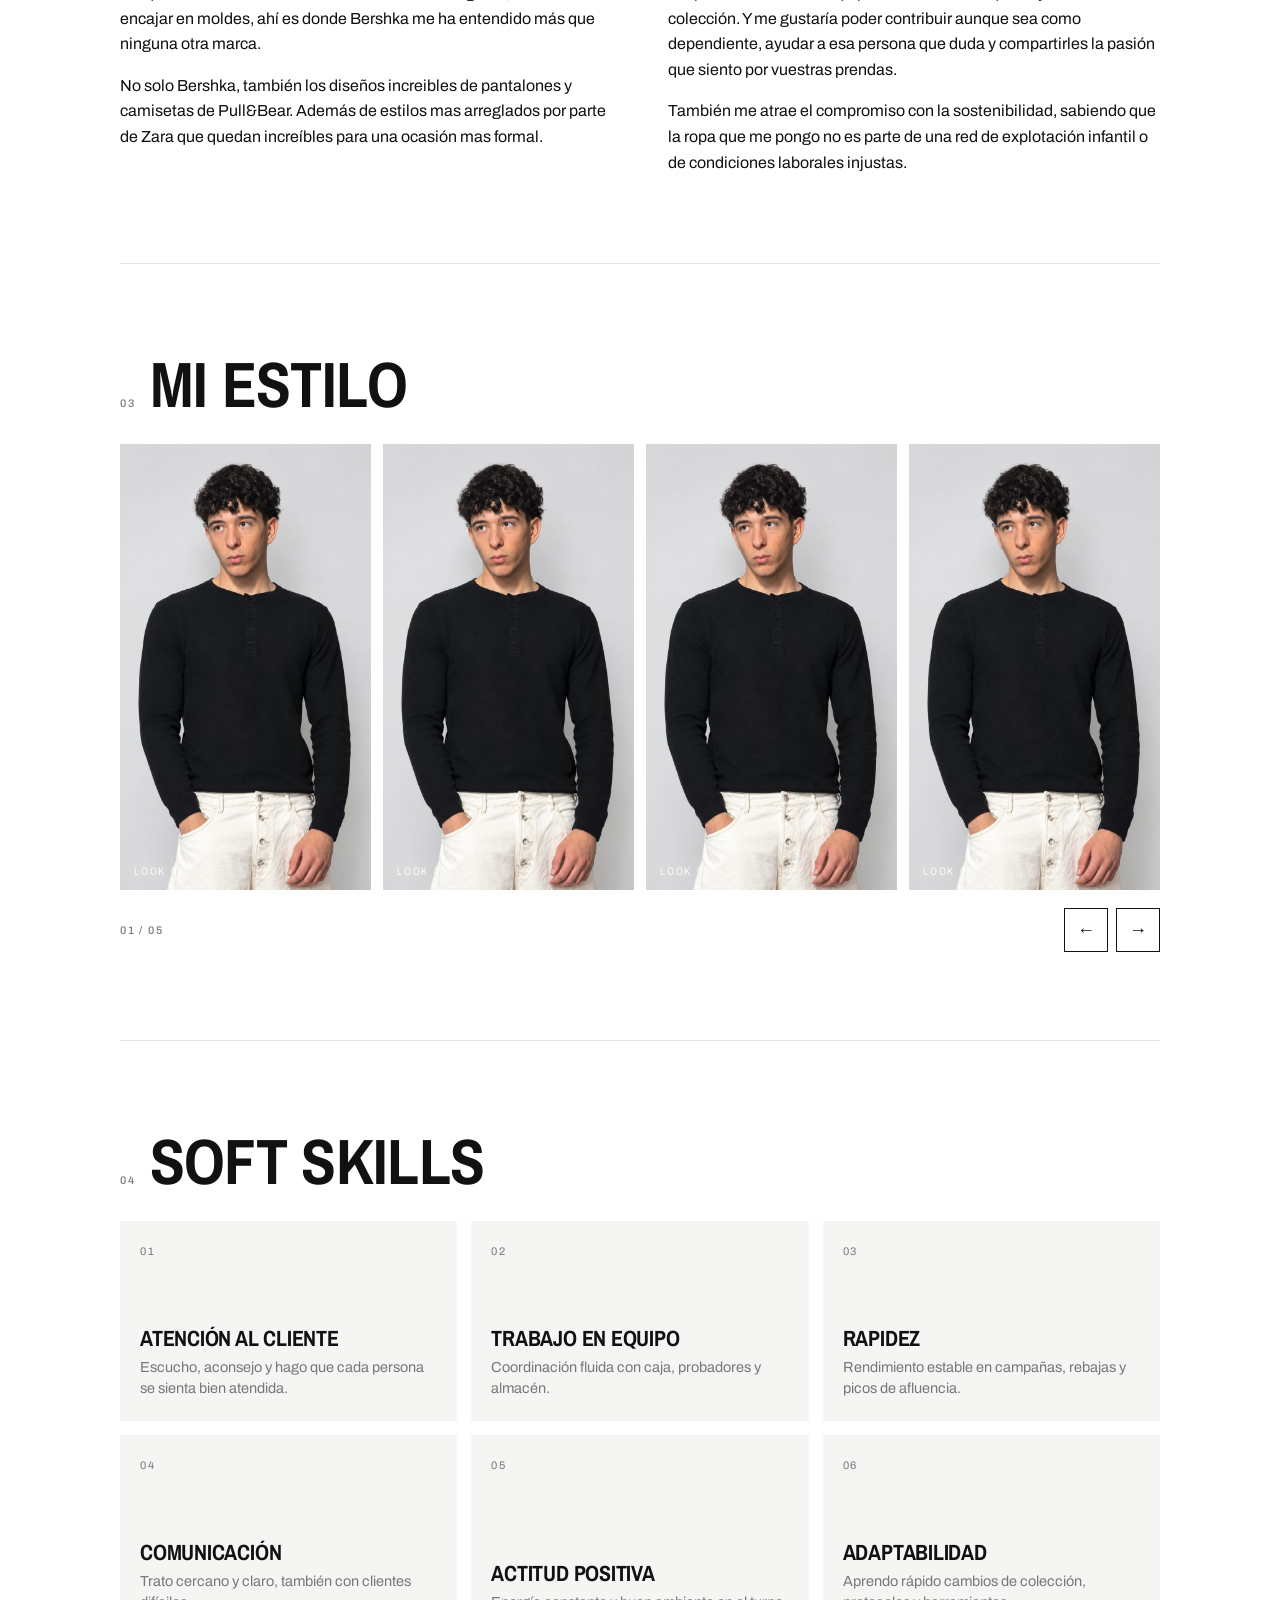
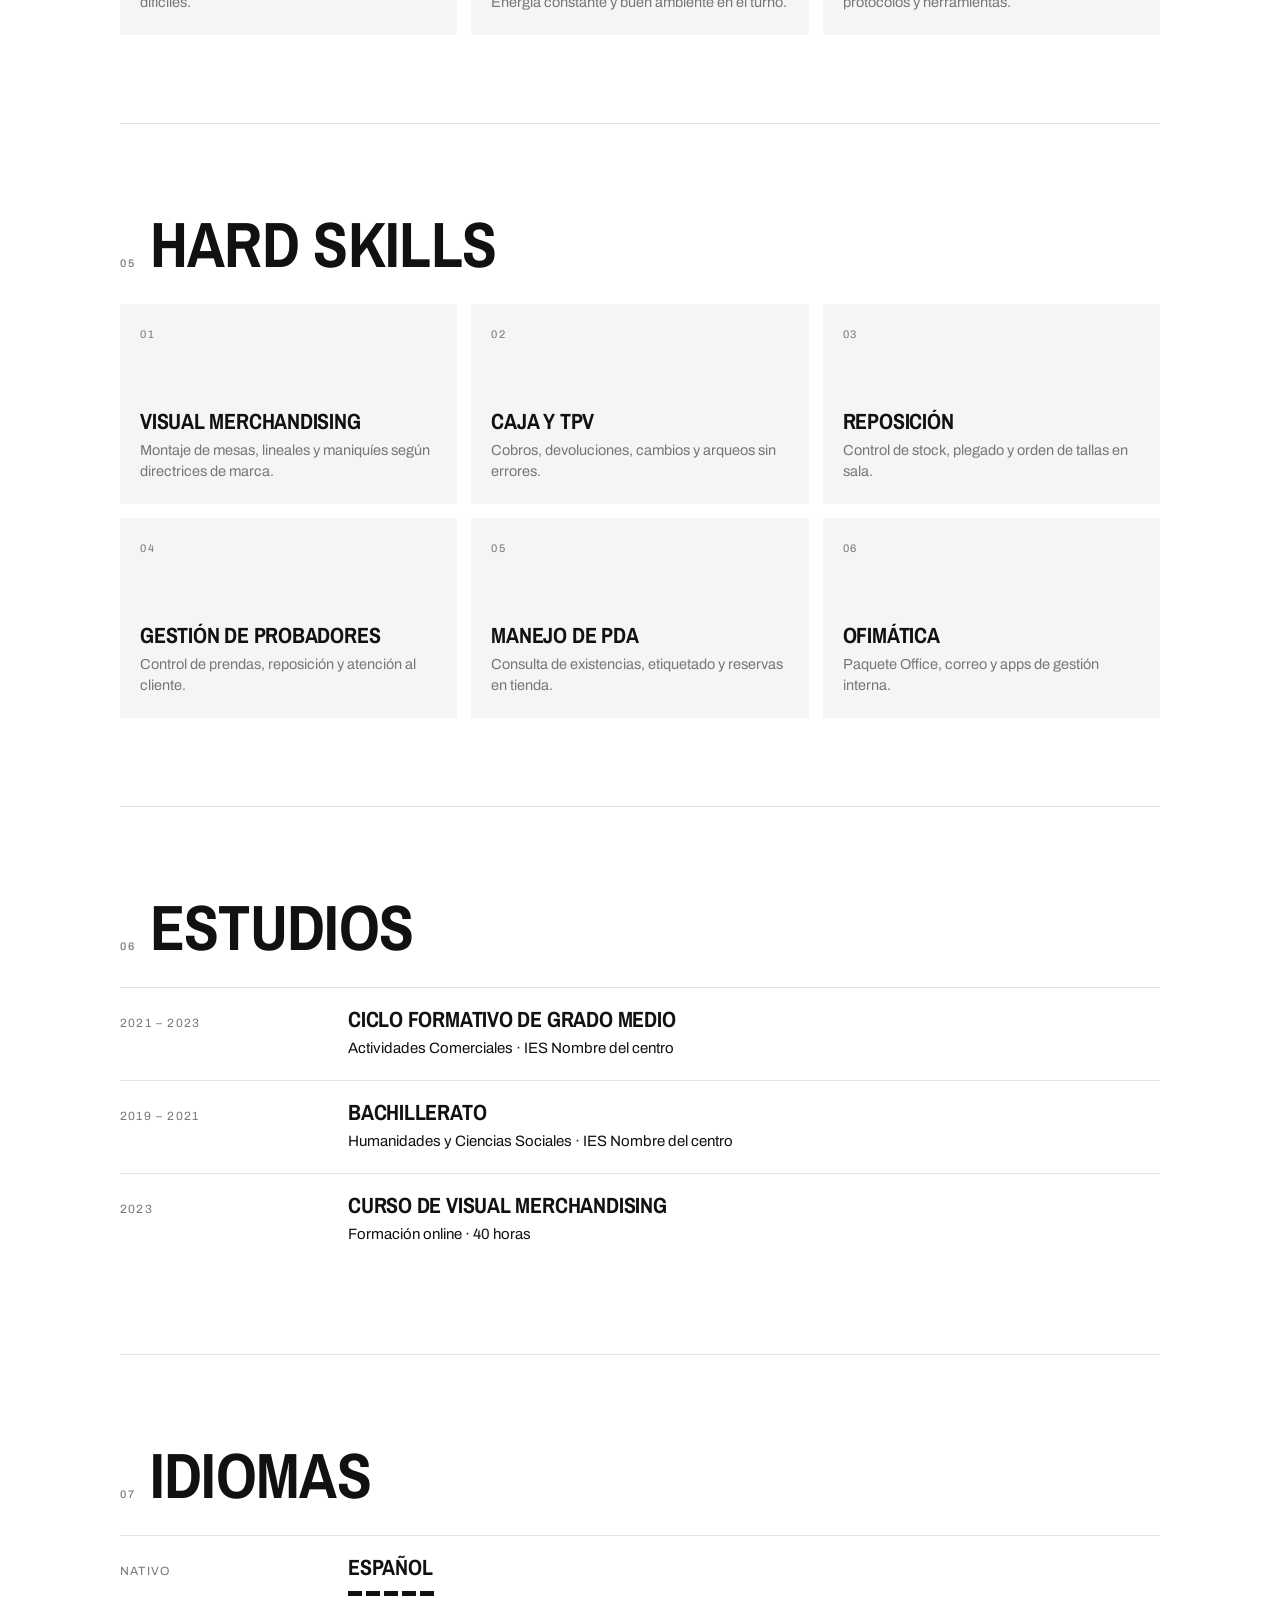
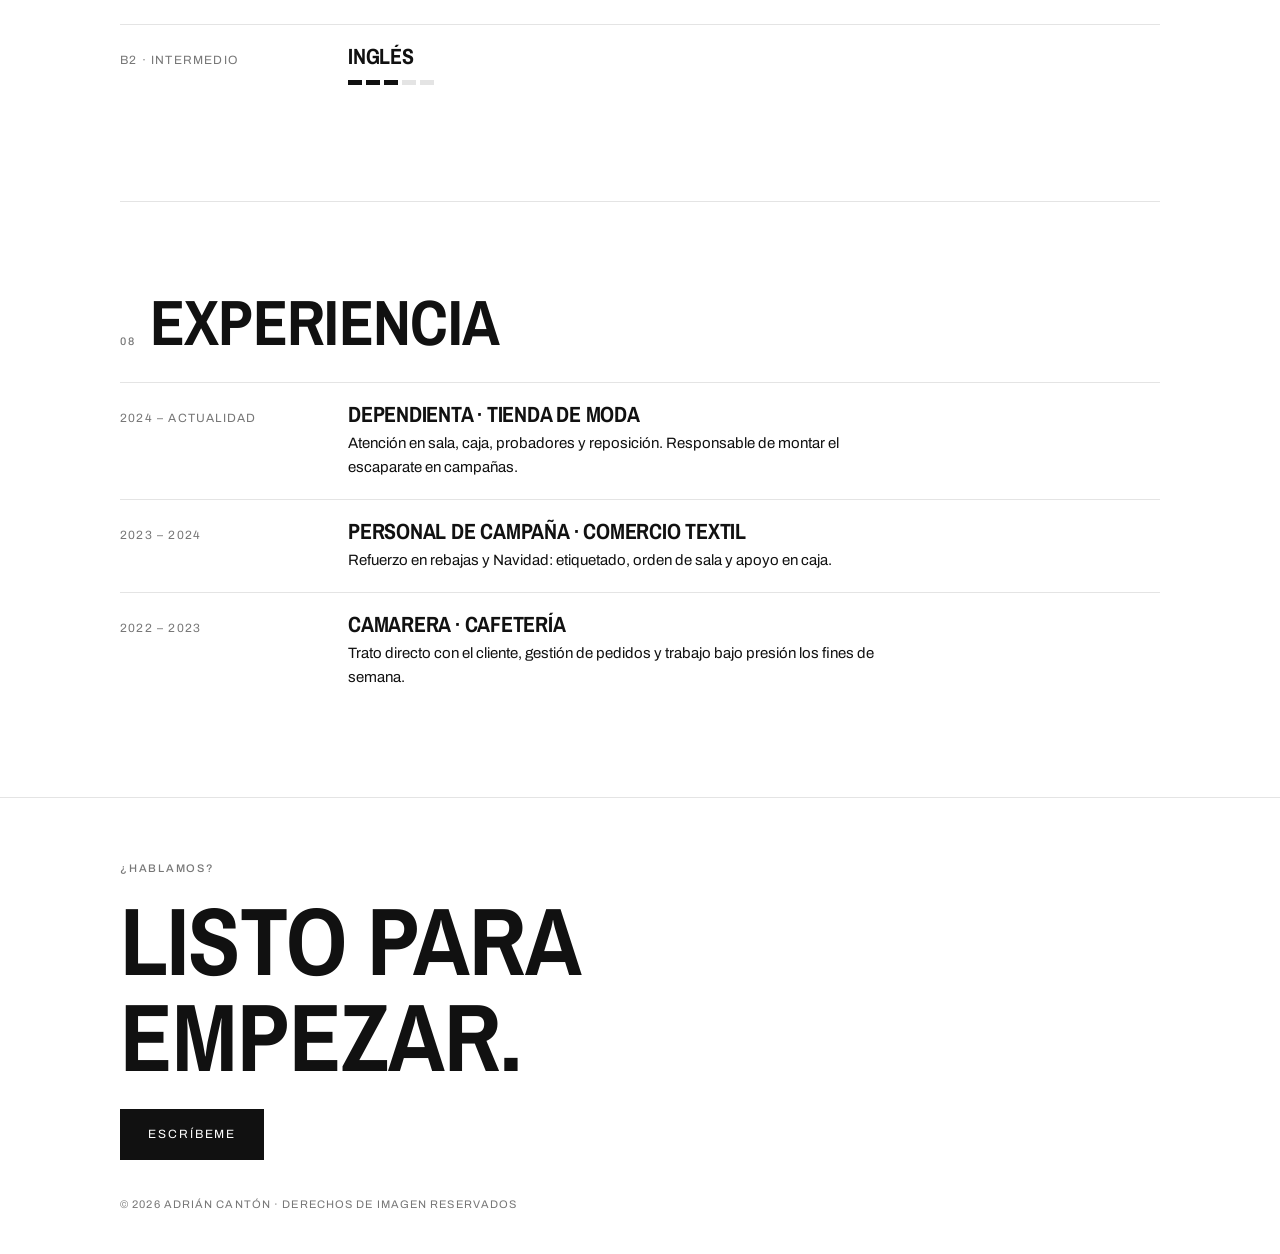
==== commit 365043c4: "idiomas y footer terminados" ====
--- a/index.html
+++ b/index.html
@@ -213,8 +213,7 @@
  <section>
   <div class="head"><span class="tag">07</span><h2>Idiomas</h2></div>
   <div class="row"><span class="meta">Nativo</span><div><h3>Español</h3><div class="dots"><i class="on"></i><i class="on"></i><i class="on"></i><i class="on"></i><i class="on"></i></div></div></div>
-  <div class="row"><span class="meta">B2 · Intermedio alto</span><div><h3>Inglés</h3><div class="dots"><i class="on"></i><i class="on"></i><i class="on"></i><i class="on"></i><i></i></div></div></div>
-  <div class="row"><span class="meta">A2 · Básico</span><div><h3>Francés</h3><div class="dots"><i class="on"></i><i class="on"></i><i></i><i></i><i></i></div></div></div>
+  <div class="row"><span class="meta">B2 · Intermedio</span><div><h3>Inglés</h3><div class="dots"><i class="on"></i><i class="on"></i><i class="on"></i><i></i><i></i></div></div></div>
  </section>
 
  <section>
@@ -228,9 +227,9 @@
 <footer>
  <div class="wrap">
   <span class="tag">¿Hablamos?</span>
-  <h2 style="margin-top:14px">Lista para<br>empezar.</h2>
-  <a class="cta" href="mailto:adrina@email.com">Escríbeme</a>
-  <small>© 2026 Adrina · Disponibilidad inmediata</small>
+  <h2 style="margin-top:14px">Listo para<br>empezar.</h2>
+  <a class="cta" href="mailto:adrian-canton-alcoba@proton.me">Escríbeme</a>
+  <small>© 2026 Adrián Cantón · Derechos de imagen reservados</small>
  </div>
 </footer>
 
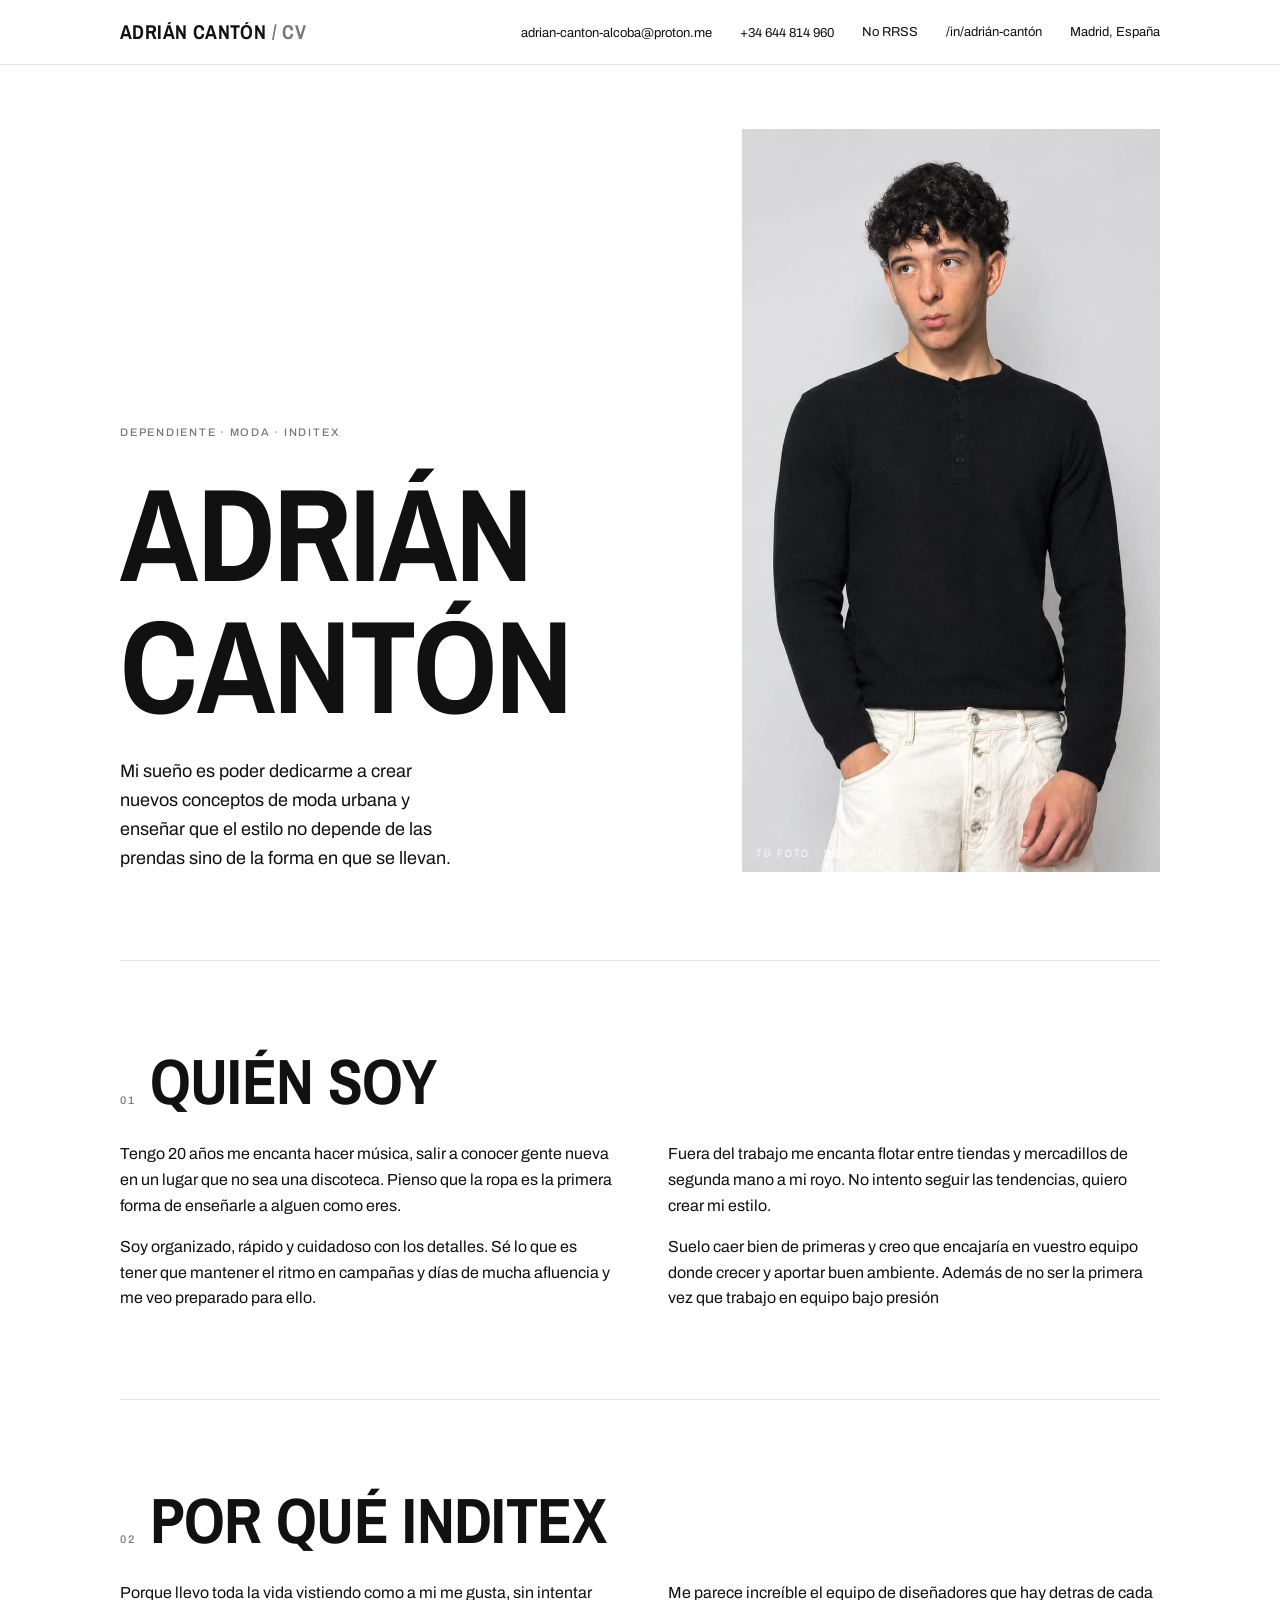
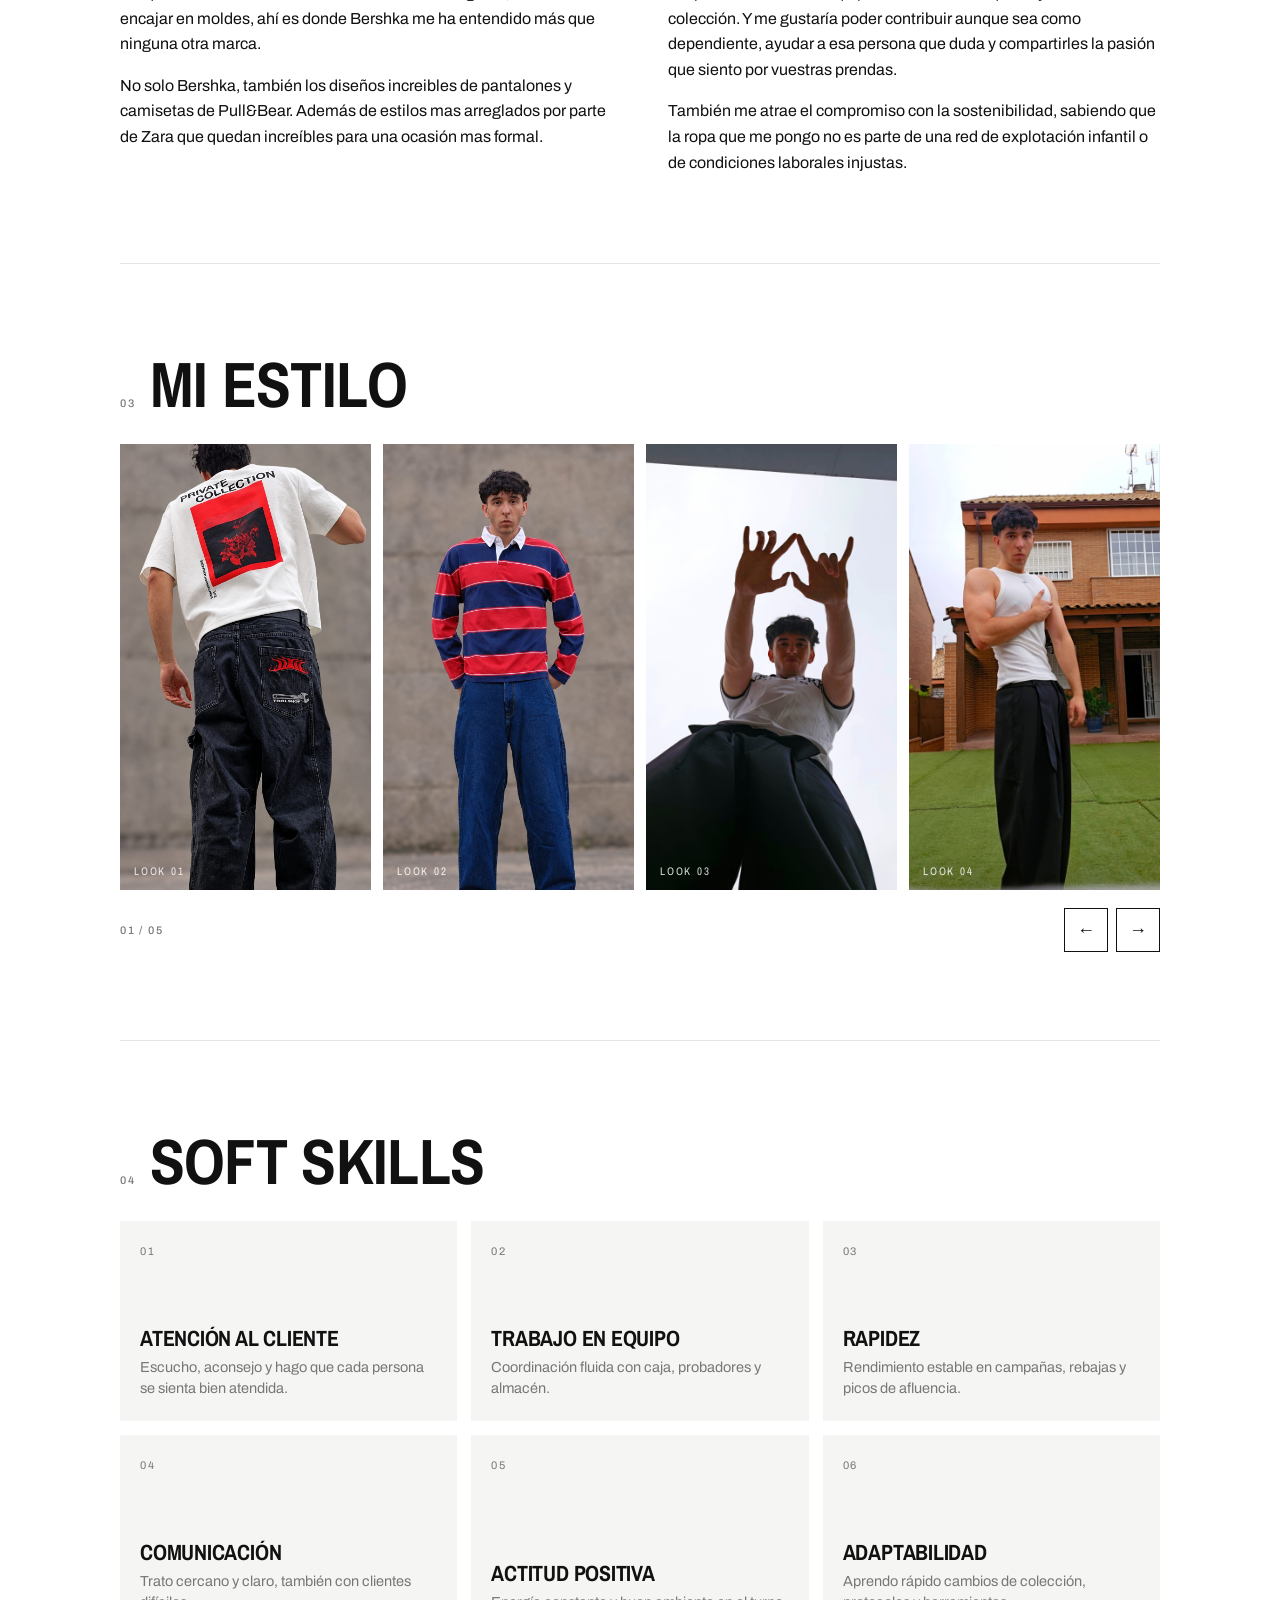
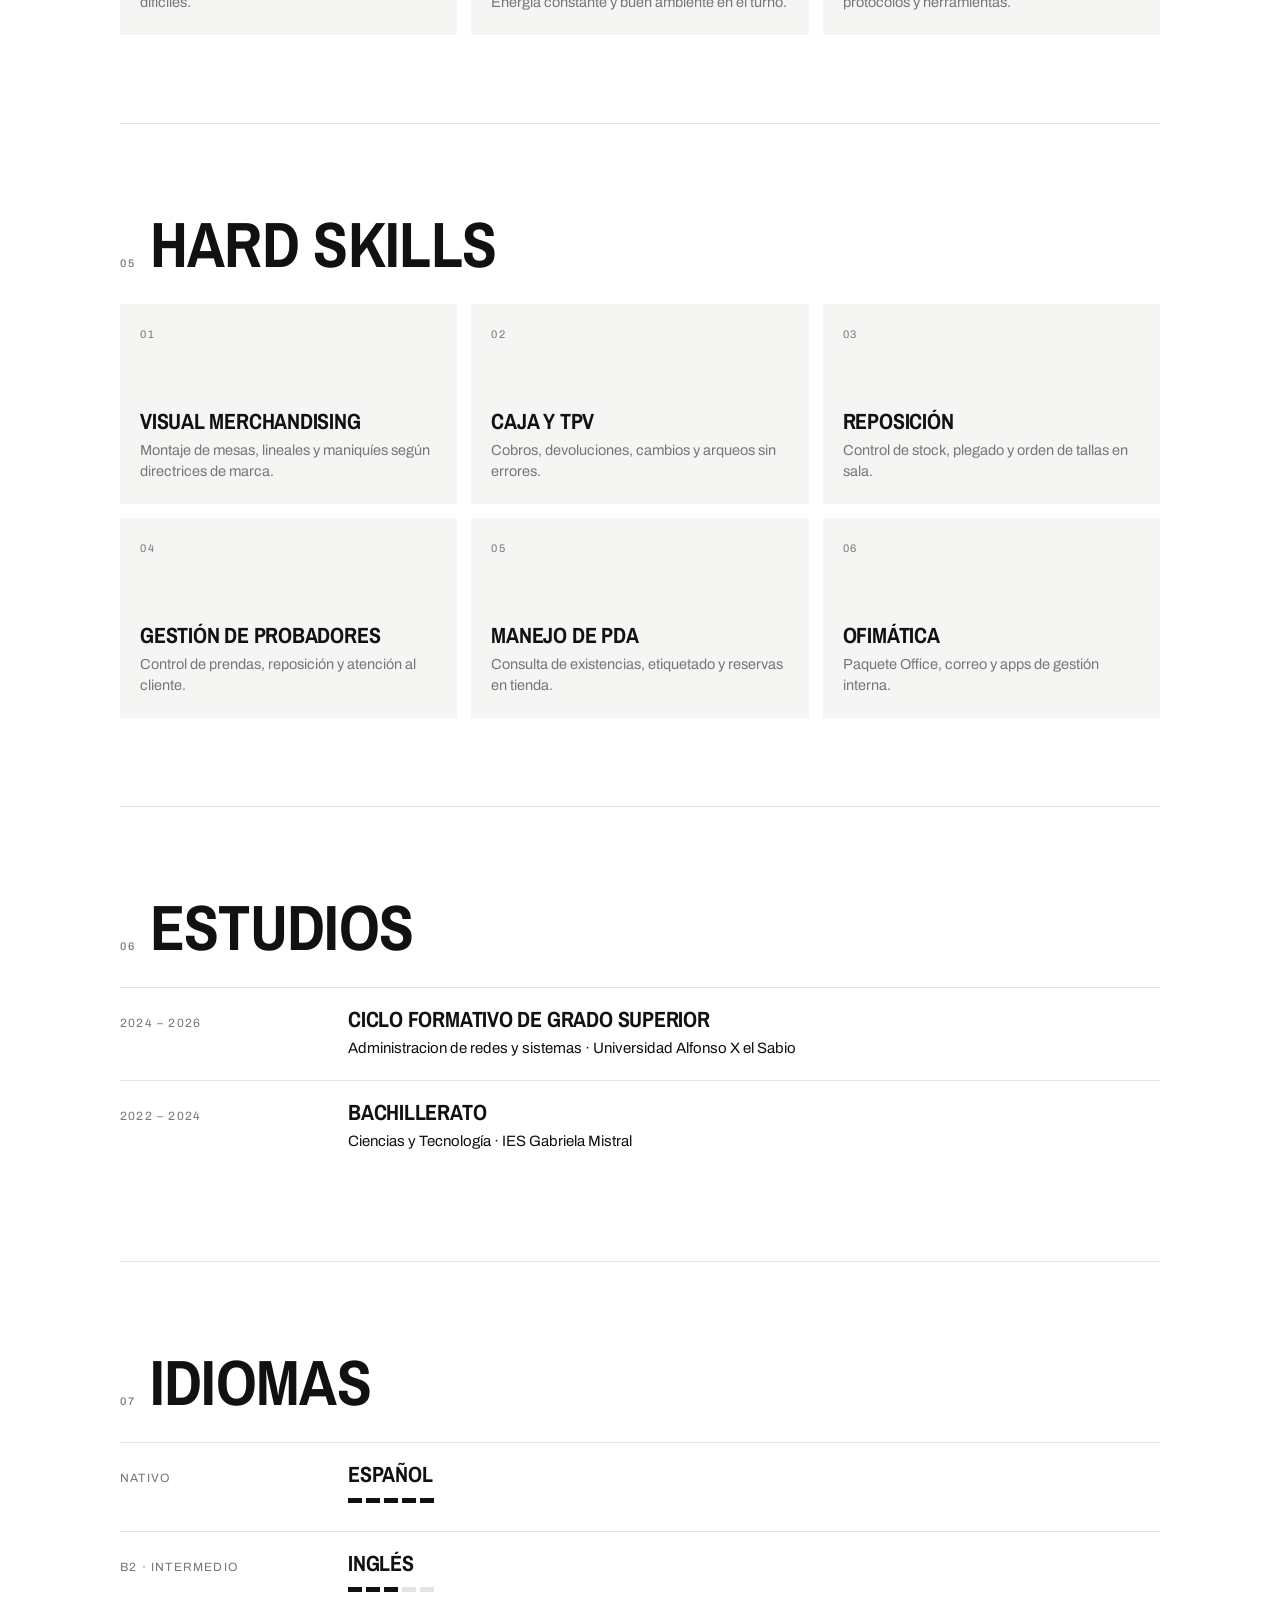
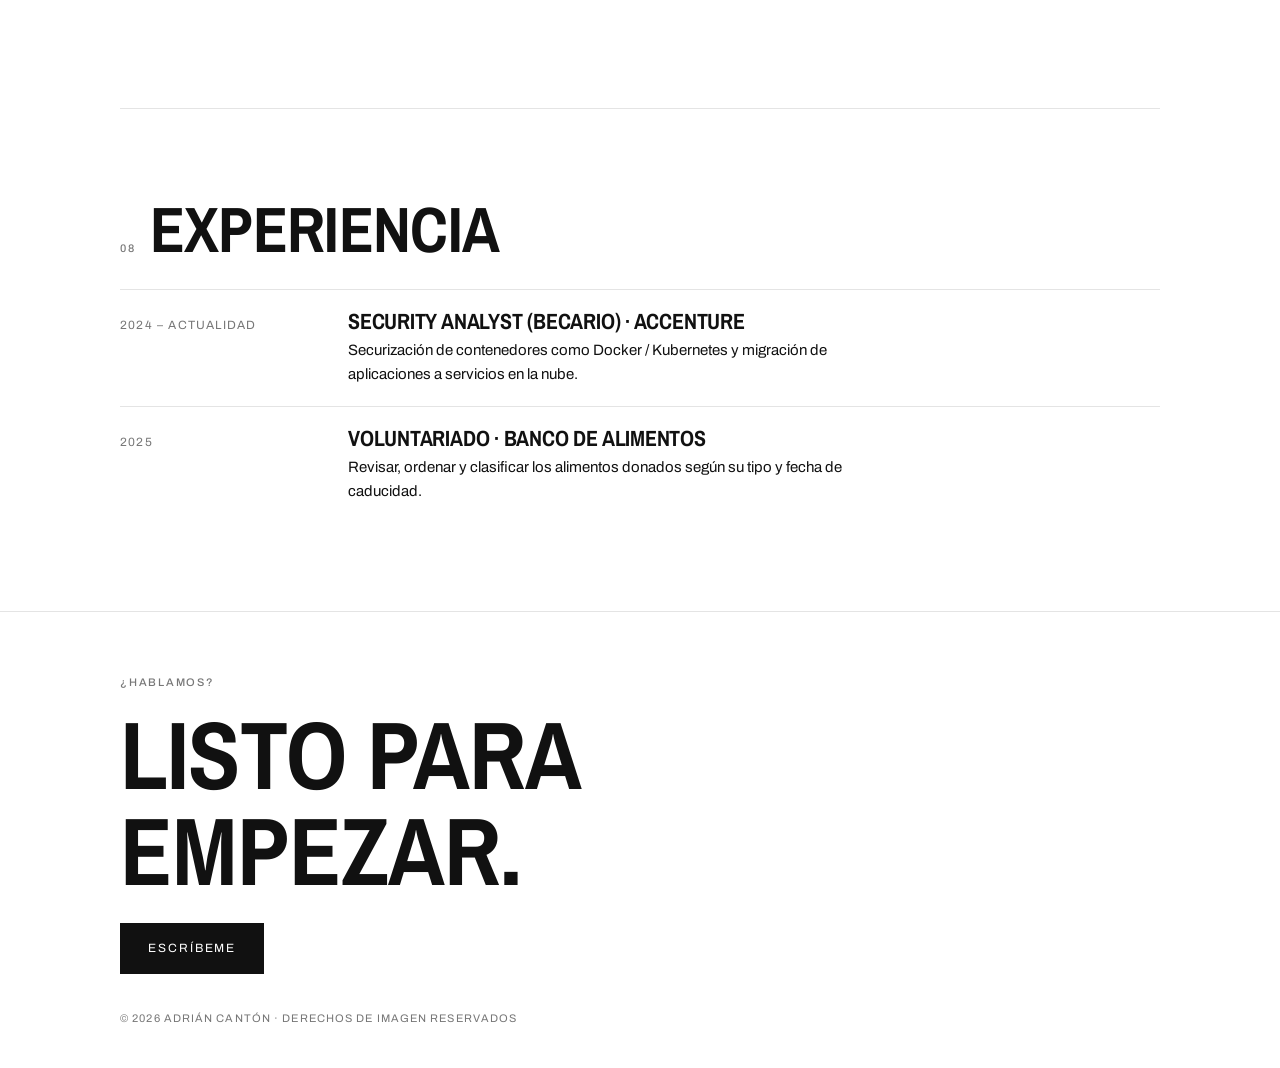
==== commit 38a6cbf2: "terminado, soft y hard skils hehcas con ia" ====
--- a/index.html
+++ b/index.html
@@ -3,7 +3,7 @@
 <head>
 <meta charset="utf-8">
 <meta name="viewport" content="width=device-width, initial-scale=1, viewport-fit=cover">
-<title>Adrina · Dependienta de tienda · CV</title>
+<title>Adrián Cantón / CV</title>
 <link rel="preconnect" href="https://fonts.googleapis.com">
 <link href="https://fonts.googleapis.com/css2?family=Archivo:wght@400;500;700;800&family=Archivo+Narrow:wght@500;700&display=swap" rel="stylesheet">
 <style>
@@ -170,11 +170,11 @@
  <section>
   <div class="head"><span class="tag">03</span><h2>Mi estilo</h2></div>
   <div class="car" id="car">
-   <div class="ph slide" data-n="Look 01" style="--c1:#b7a99a;--c2:#3a332c"><img src="/img/foto-cv-brsk.jpeg" alt="Look 01"></div>
-   <div class="ph slide" data-n="Look 02" style="--c1:#6f7c86;--c2:#1e2429"><img src="/img/foto-cv-brsk.jpeg" alt="Look 02"></div>
-   <div class="ph slide" data-n="Look 03" style="--c1:#c9c4bb;--c2:#55504a"><img src="/img/foto-cv-brsk.jpeg" alt="Look 03"></div>
-   <div class="ph slide" data-n="Look 04" style="--c1:#8a8f7c;--c2:#262a20"><img src="/img/foto-cv-brsk.jpeg" alt="Look 04"></div>
-   <div class="ph slide" data-n="Look 05" style="--c1:#a08782;--c2:#332624"><img src="/img/foto-cv-brsk.jpeg" alt="Look 05"></div>
+   <div class="ph slide" data-n="Look 01" style="--c1:#b7a99a;--c2:#3a332c"><img src="/img/look1.jfif" alt="Look 01"></div>
+   <div class="ph slide" data-n="Look 02" style="--c1:#6f7c86;--c2:#1e2429"><img src="/img/look2.jfif" alt="Look 02"></div>
+   <div class="ph slide" data-n="Look 03" style="--c1:#c9c4bb;--c2:#55504a"><img src="/img/look3.jfif" alt="Look 03"></div>
+   <div class="ph slide" data-n="Look 04" style="--c1:#8a8f7c;--c2:#262a20"><img src="/img/look4.jfif" alt="Look 04"></div>
+   <div class="ph slide" data-n="Look 05" style="--c1:#a08782;--c2:#332624"><img src="/img/look5.jfif" alt="Look 05"></div>
   </div>
   <div class="ctrl"><span class="tag" id="cnt">01 / 05</span><div><button id="pv" aria-label="Anterior">←</button><button id="nx" aria-label="Siguiente">→</button></div></div>
  </section>
@@ -205,9 +205,8 @@
 
  <section>
   <div class="head"><span class="tag">06</span><h2>Estudios</h2></div>
-  <div class="row"><span class="meta">2021 – 2023</span><div><h3>Ciclo Formativo de Grado Medio</h3><p>Actividades Comerciales · IES Nombre del centro</p></div></div>
-  <div class="row"><span class="meta">2019 – 2021</span><div><h3>Bachillerato</h3><p>Humanidades y Ciencias Sociales · IES Nombre del centro</p></div></div>
-  <div class="row"><span class="meta">2023</span><div><h3>Curso de Visual Merchandising</h3><p>Formación online · 40 horas</p></div></div>
+  <div class="row"><span class="meta">2024 – 2026</span><div><h3>Ciclo Formativo de Grado Superior</h3><p>Administracion de redes y sistemas · Universidad Alfonso X el Sabio</p></div></div>
+  <div class="row"><span class="meta">2022 – 2024</span><div><h3>Bachillerato</h3><p>Ciencias y Tecnología · IES Gabriela Mistral</p></div></div>
  </section>
 
  <section>
@@ -218,9 +217,8 @@
 
  <section>
   <div class="head"><span class="tag">08</span><h2>Experiencia</h2></div>
-  <div class="row"><span class="meta">2024 – Actualidad</span><div><h3>Dependienta · Tienda de moda</h3><p>Atención en sala, caja, probadores y reposición. Responsable de montar el escaparate en campañas.</p></div></div>
-  <div class="row"><span class="meta">2023 – 2024</span><div><h3>Personal de campaña · Comercio textil</h3><p>Refuerzo en rebajas y Navidad: etiquetado, orden de sala y apoyo en caja.</p></div></div>
-  <div class="row"><span class="meta">2022 – 2023</span><div><h3>Camarera · Cafetería</h3><p>Trato directo con el cliente, gestión de pedidos y trabajo bajo presión los fines de semana.</p></div></div>
+  <div class="row"><span class="meta">2024 – Actualidad</span><div><h3>Security Analyst (becario) · Accenture</h3><p>Securización de contenedores como Docker / Kubernetes y migración de aplicaciones a servicios en la nube.</p></div></div>
+  <div class="row"><span class="meta">2025</span><div><h3>Voluntariado · Banco de alimentos</h3><p>Revisar, ordenar y clasificar los alimentos donados según su tipo y fecha de caducidad.</p></div></div>
  </section>
 </main>
 
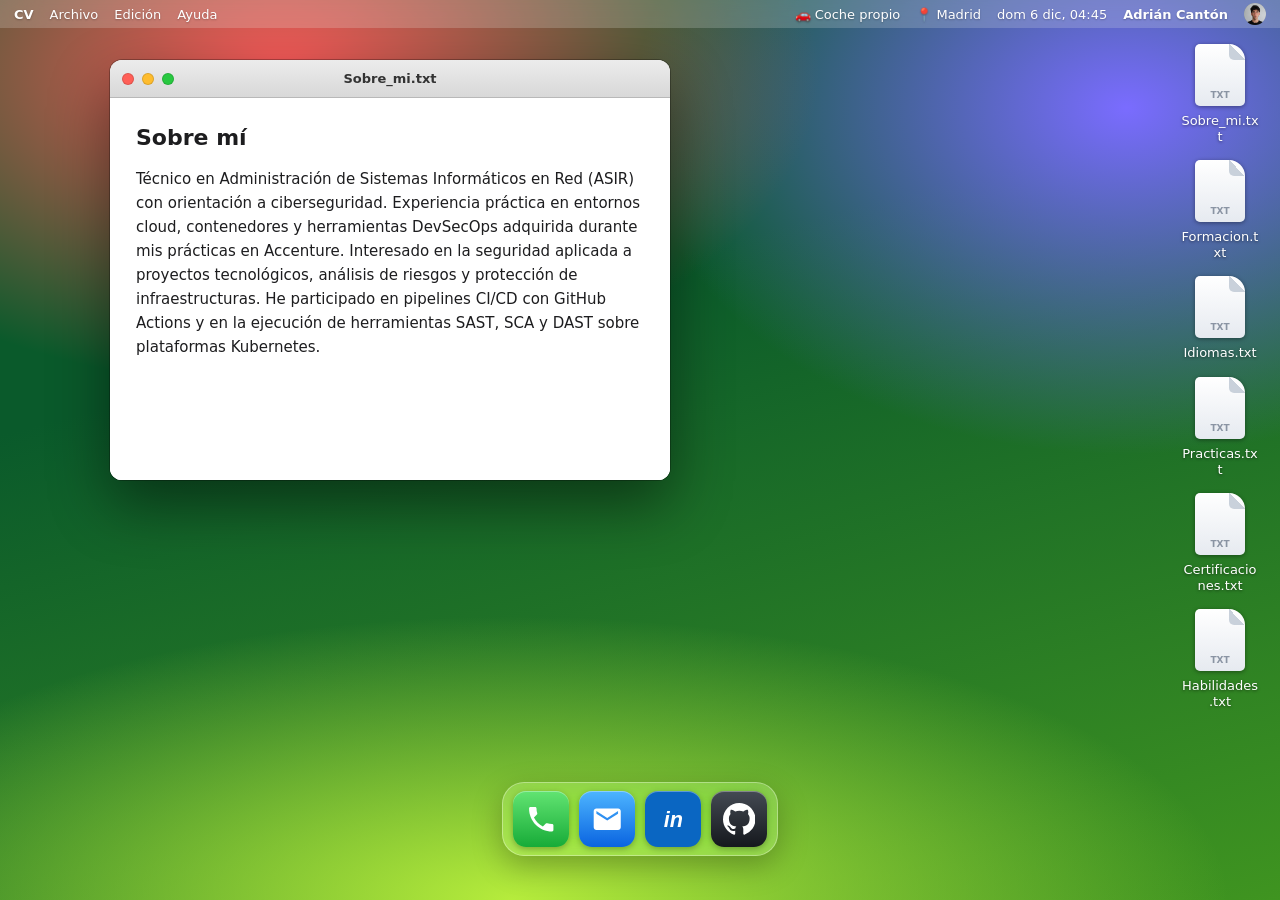
==== commit e4a90f60: "añadido cv" ====
--- a/index.html
+++ b/index.html
@@ -1,252 +1,32 @@
-<!DOCTYPE html>
-<html lang="es">
-<head>
-<meta charset="utf-8">
-<meta name="viewport" content="width=device-width, initial-scale=1, viewport-fit=cover">
-<title>Adrián Cantón / CV</title>
-<link rel="preconnect" href="https://fonts.googleapis.com">
-<link href="https://fonts.googleapis.com/css2?family=Archivo:wght@400;500;700;800&family=Archivo+Narrow:wght@500;700&display=swap" rel="stylesheet">
-<style>
-:root{--bg:#fff;--fg:#111;--mut:#777;--line:#e4e4e4;--card:#f5f5f3;--acc:#111;--accfg:#fff;
-box-sizing:border-box;padding-top:env(safe-area-inset-top,0px);padding-bottom:env(safe-area-inset-bottom,0px)}
-@media (prefers-color-scheme:dark){:root:not([data-theme="light"]){--bg:#0e0e0e;--fg:#f2f2f2;--mut:#9a9a9a;--line:#2a2a2a;--card:#181818;--acc:#f2f2f2;--accfg:#0e0e0e}}
-:root[data-theme="dark"]{--bg:#0e0e0e;--fg:#f2f2f2;--mut:#9a9a9a;--line:#2a2a2a;--card:#181818;--acc:#f2f2f2;--accfg:#0e0e0e}
-*,*::before,*::after{box-sizing:inherit}
-html{scroll-behavior:smooth;scroll-padding-top:calc(env(safe-area-inset-top,0px) + 64px)}
-body{margin:0;background:var(--bg);color:var(--fg);font-family:'Archivo',system-ui,-apple-system,'Helvetica Neue',Arial,sans-serif;font-size:16px;line-height:1.6;-webkit-font-smoothing:antialiased}
-a{color:inherit}
-.wrap{width:100%;max-width:1080px;margin:0 auto;padding:0 20px}
-h1,h2,h3{font-family:'Archivo Narrow','Archivo',Arial Narrow,sans-serif;text-transform:uppercase;letter-spacing:-.01em;line-height:1;margin:0}
-.tag{font-size:11px;letter-spacing:.16em;text-transform:uppercase;color:var(--mut);font-weight:500}
-
-/* NAV */
-header{position:sticky;top:env(safe-area-inset-top,0px);z-index:20;background:var(--bg);border-bottom:1px solid var(--line)}
-.bar{display:flex;align-items:center;justify-content:space-between;height:56px}
-.logo{font-family:'Archivo Narrow',Arial Narrow,sans-serif;font-weight:700;font-size:20px;text-transform:uppercase;text-decoration:none;letter-spacing:.02em}
-.menu-btn{background:none;border:1px solid var(--fg);color:var(--fg);font:inherit;font-size:11px;letter-spacing:.14em;text-transform:uppercase;padding:9px 14px;cursor:pointer}
-.scrim{position:fixed;inset:0;background:rgba(0,0,0,.45);opacity:0;pointer-events:none;transition:opacity .35s;z-index:30}
-.scrim.open{opacity:1;pointer-events:auto}
-.contact{position:fixed;top:0;left:0;bottom:0;width:78%;max-width:360px;background:var(--bg);border-right:1px solid var(--fg);z-index:40;display:flex;flex-direction:column;overflow-y:auto;padding-top:env(safe-area-inset-top,0px);padding-bottom:env(safe-area-inset-bottom,0px);transform:translateX(-101%);visibility:hidden;transition:transform .4s cubic-bezier(.22,.8,.24,1),visibility 0s .4s}
-.contact.open{transform:none;visibility:visible;transition:transform .4s cubic-bezier(.22,.8,.24,1),visibility 0s}
-.dhead{display:flex;align-items:center;justify-content:space-between;min-height:56px;padding:0 20px;border-bottom:1px solid var(--fg);font-size:12px;letter-spacing:.14em;text-transform:uppercase}
-.dhead button{background:none;border:0;color:var(--fg);font-size:20px;cursor:pointer;width:44px;height:44px;margin-right:-12px}
-.big{display:block;padding:0 20px;margin-top:30px;text-decoration:none}
-.big b{display:block;font-family:'Archivo Narrow','Archivo',Arial Narrow,sans-serif;font-size:32px;font-weight:700;text-transform:uppercase;line-height:1.1}
-.big span{display:block;font-size:13px;color:var(--mut);margin-top:4px}
-.sep{height:1px;background:var(--line);margin:32px 0 10px}
-.sm{display:block;padding:12px 20px;text-decoration:none;font-size:13px}
-.sm b{display:block;font-weight:500;letter-spacing:.06em;text-transform:uppercase}
-.sm span{display:block;color:var(--mut);font-size:12.5px}
-
-/* HERO */
-.hero{padding:36px 0 56px;display:grid;gap:28px}
-.hero h1{font-size:clamp(56px,17vw,132px);font-weight:700}
-.hero p.lead{font-size:18px;max-width:34ch;margin:0}
-.ph{position:relative;background:linear-gradient(160deg,var(--c1),var(--c2));overflow:hidden}
-.ph::after{content:attr(data-n);position:absolute;left:14px;bottom:10px;font-family:'Archivo Narrow',Arial Narrow,sans-serif;font-size:11px;letter-spacing:.16em;text-transform:uppercase;color:rgba(255,255,255,.85)}
-.ph svg{position:absolute;inset:0;width:100%;height:100%;opacity:.22}
-.ph img{position:absolute;inset:0;width:100%;height:100%;object-fit:cover;object-position:center top}
-.portrait{aspect-ratio:9/16;width:100%;--c1:#8b8378;--c2:#2b2926}
-
-/* SECTIONS */
-section{padding:56px 0;border-top:1px solid var(--line)}
-.head{display:flex;align-items:baseline;gap:14px;margin-bottom:28px}
-.head h2{font-size:clamp(34px,9vw,64px);font-weight:700}
-.prose p{margin:0 0 16px;max-width:60ch}
-.prose p:last-child{margin:0}
-
-/* CAROUSEL */
-.car{display:flex;gap:12px;overflow-x:auto;scroll-snap-type:x mandatory;padding:0 20px 6px;margin:0 -20px;-webkit-overflow-scrolling:touch;scrollbar-width:none}
-.car::-webkit-scrollbar{display:none}
-.slide{flex:0 0 72%;max-width:320px;aspect-ratio:9/16;scroll-snap-align:start}
-.ctrl{display:flex;justify-content:space-between;align-items:center;margin-top:18px}
-.ctrl button{width:44px;height:44px;border:1px solid var(--fg);background:none;color:var(--fg);font-size:18px;cursor:pointer;margin-left:8px}
-.ctrl button:hover{background:var(--acc);color:var(--accfg)}
-
-/* GRID CARDS */
-.grid{display:grid;grid-template-columns:1fr 1fr;gap:10px}
-.box{background:var(--card);padding:16px 14px 18px;min-height:150px;display:flex;flex-direction:column;justify-content:space-between}
-.box .n{font-size:11px;color:var(--mut);letter-spacing:.14em}
-.box h3{font-size:19px;font-weight:700;margin:22px 0 8px}
-.box p{margin:0;font-size:13.5px;line-height:1.45;color:var(--mut)}
-
-/* LISTS */
-.row{display:grid;gap:4px;padding:20px 0;border-top:1px solid var(--line)}
-.row:first-of-type{border-top:0;padding-top:0}
-.row h3{font-size:22px;font-weight:700}
-.row .meta{font-size:12px;color:var(--mut);letter-spacing:.1em;text-transform:uppercase}
-.row p{margin:6px 0 0;font-size:15px;max-width:60ch}
-.dots{display:inline-flex;gap:4px;margin-top:6px}
-.dots i{width:14px;height:5px;background:var(--line)}
-.dots i.on{background:var(--fg)}
-
-footer{border-top:1px solid var(--line);padding:56px 0 40px;text-align:left}
-footer h2{font-size:clamp(40px,12vw,96px);font-weight:700;margin-bottom:24px}
-.cta{display:inline-block;background:var(--acc);color:var(--accfg);padding:16px 28px;text-decoration:none;font-size:12px;letter-spacing:.16em;text-transform:uppercase}
-footer small{display:block;margin-top:36px;color:var(--mut);font-size:11px;letter-spacing:.1em;text-transform:uppercase}
-
-/* DESKTOP */
-@media (min-width:860px){
-.menu-btn{display:none}
-.scrim,.dhead,.sep{display:none}
-.contact{position:static;transform:none;visibility:visible;width:auto;max-width:none;border:0;background:none;flex-direction:row;align-items:center;gap:28px;overflow:visible;padding:0}
-.big,.sm{padding:0;margin:0}
-.big b,.sm b{display:none}
-.big span,.sm span{display:inline;margin:0;font-size:13px;color:var(--fg)}
-.bar{height:64px}
-.hero{grid-template-columns:1.15fr .85fr;align-items:end;padding:64px 0 88px;gap:56px}
-.hero .txt{display:grid;gap:26px}
-.two{display:grid;grid-template-columns:1fr 1fr;gap:56px}
-.grid{grid-template-columns:repeat(3,1fr);gap:14px}
-.box{min-height:200px;padding:22px 20px}
-.box h3{font-size:22px}.box p{font-size:14.5px}
-.car{padding:0;margin:0}
-.slide{flex-basis:calc(25% - 9px);max-width:none}
-.row{grid-template-columns:200px 1fr;gap:28px}
-.row .meta{padding-top:6px}
-section{padding:88px 0}
-}
-</style>
-</head>
-<body>
-<header>
- <div class="scrim" id="sc"></div>
- <div class="wrap">
-  <div class="bar">
-   <a class="logo" href="#top">Adrián Cantón<span style="color:var(--mut)"> / CV</span></a>
-   <button class="menu-btn" id="mb" aria-expanded="false" aria-controls="ct">Contacto</button>
-   <nav class="contact" id="ct" aria-label="Contacto">
-    <div class="dhead"><span>Contacto</span><button id="cl" aria-label="Cerrar">✕</button></div>
-    <a class="big" href="mailto:adrian-canton-alcoba@proton.me"><b>Email</b><span>adrian-canton-alcoba@proton.me</span></a>
-    <a class="big" href="tel:+34644814960"><b>Teléfono</b><span>+34 644 814 960</span></a>
-    <div class="sep"></div>
-    <a class="sm" href="#"><b>Instagram/Tiktok</b><span>No RRSS</span></a>
-    <a class="sm" href="https://www.linkedin.com/in/adri%C3%A1n-cant%C3%B3n/"><b>LinkedIn</b><span>/in/adrián-cantón</span></a>
-    <a class="sm" href="#"><b>Ciudad</b><span>Madrid, España</span></a>
-   </nav>
-  </div>
- </div>
+<!doctype html>
+<html lang="es"><head><meta charset="utf-8"><meta name="viewport" content="width=device-width,initial-scale=1">
+<title>Adrián Cantón · Currículum</title>
+<meta name="description" content="Currículum web de Adrián Cantón, técnico ASIR con orientación a ciberseguridad.">
+<link rel="stylesheet" href="css/style.css"></head>
+<body class="os">
+<header class="bar">
+<nav><b>CV</b><span>Archivo</span><span>Edición</span><span>Ayuda</span></nav>
+<button class="me" id="me" aria-expanded="false"><span class="hide-sm">🚗 Coche propio</span><span>📍 Madrid</span><span id="clock"></span><strong>Adrián Cantón</strong><span class="av"><img src="img/perfil.jpg" alt="Foto de Adrián Cantón" onerror="this.remove()"></span></button>
 </header>
-
-<main id="top" class="wrap">
- <div class="hero">
-  <div class="txt">
-   <span class="tag">Dependiente · Moda · Inditex</span>
-   <h1>Adrián<br>Cantón</h1>
-   <p class="lead">Mi sueño es poder dedicarme a crear nuevos conceptos de moda urbana y enseñar que el estilo no depende de las prendas sino de la forma en que se llevan.</p>
-  </div>
-  <div class="ph portrait" data-n="Tu foto · vertical">
-   <svg viewBox="0 0 300 400" preserveAspectRatio="xMidYMid slice"><img src="/img/foto-cv-brsk.jpeg" alt="Adrián"></svg>
-  </div>
- </div>
-
- <section>
-  <div class="head"><span class="tag">01</span><h2>Quién soy</h2></div>
-  <div class="prose two">
-   <div>
-    <p>Tengo 20 años me encanta hacer música, salir a conocer gente nueva en un lugar que no sea una discoteca. Pienso que la ropa es la primera forma de enseñarle a alguen como eres.</p>
-    <p>Soy organizado, rápido y cuidadoso con los detalles. Sé lo que es tener que mantener el ritmo en campañas y días de mucha afluencia y me veo preparado para ello.</p>
-   </div>
-   <div>
-    <p>Fuera del trabajo me encanta flotar entre tiendas y mercadillos de segunda mano a mi royo. No intento seguir las tendencias, quiero crear mi estilo.</p>
-    <p>Suelo caer bien de primeras y creo que encajaría en vuestro equipo donde crecer y aportar buen ambiente. Además de no ser la primera vez que trabajo en equipo bajo presión</p>
-   </div>
-  </div>
- </section>
- <section>
-  <div class="head"><span class="tag">02</span><h2>Por qué Inditex</h2></div>
-  <div class="prose two">
-   <div>
-    <p>Porque llevo toda la vida vistiendo como a mi me gusta, sin intentar encajar en moldes, ahí es donde Bershka me ha entendido más que ninguna otra marca.</p>
-    <p>No solo Bershka, también los diseños increibles de pantalones y camisetas de Pull&amp;Bear. Además de estilos mas arreglados por parte de Zara que quedan increíbles para una ocasión mas formal.</p>
-   </div>
-   <div>
-    <p>Me parece increíble el equipo de diseñadores que hay detras de cada colección. Y me gustaría poder contribuir aunque sea como dependiente, ayudar a esa persona que duda y compartirles la pasión que siento por vuestras prendas.</p>
-    <p>También me atrae el compromiso con la sostenibilidad, sabiendo que la ropa que me pongo no es parte de una red de explotación infantil o de condiciones laborales injustas.</p>
-   </div>
-  </div>
- </section>
-
- <section>
-  <div class="head"><span class="tag">03</span><h2>Mi estilo</h2></div>
-  <div class="car" id="car">
-   <div class="ph slide" data-n="Look 01" style="--c1:#b7a99a;--c2:#3a332c"><img src="/img/look1.jfif" alt="Look 01"></div>
-   <div class="ph slide" data-n="Look 02" style="--c1:#6f7c86;--c2:#1e2429"><img src="/img/look2.jfif" alt="Look 02"></div>
-   <div class="ph slide" data-n="Look 03" style="--c1:#c9c4bb;--c2:#55504a"><img src="/img/look3.jfif" alt="Look 03"></div>
-   <div class="ph slide" data-n="Look 04" style="--c1:#8a8f7c;--c2:#262a20"><img src="/img/look4.jfif" alt="Look 04"></div>
-   <div class="ph slide" data-n="Look 05" style="--c1:#a08782;--c2:#332624"><img src="/img/look5.jfif" alt="Look 05"></div>
-  </div>
-  <div class="ctrl"><span class="tag" id="cnt">01 / 05</span><div><button id="pv" aria-label="Anterior">←</button><button id="nx" aria-label="Siguiente">→</button></div></div>
- </section>
-
- <section>
-  <div class="head"><span class="tag">04</span><h2>Soft skills</h2></div>
-  <div class="grid">
-   <div class="box"><span class="n">01</span><div><h3>Atención al cliente</h3><p>Escucho, aconsejo y hago que cada persona se sienta bien atendida.</p></div></div>
-   <div class="box"><span class="n">02</span><div><h3>Trabajo en equipo</h3><p>Coordinación fluida con caja, probadores y almacén.</p></div></div>
-   <div class="box"><span class="n">03</span><div><h3>Rapidez</h3><p>Rendimiento estable en campañas, rebajas y picos de afluencia.</p></div></div>
-   <div class="box"><span class="n">04</span><div><h3>Comunicación</h3><p>Trato cercano y claro, también con clientes difíciles.</p></div></div>
-   <div class="box"><span class="n">05</span><div><h3>Actitud positiva</h3><p>Energía constante y buen ambiente en el turno.</p></div></div>
-   <div class="box"><span class="n">06</span><div><h3>Adaptabilidad</h3><p>Aprendo rápido cambios de colección, protocolos y herramientas.</p></div></div>
-  </div>
- </section>
-
- <section>
-  <div class="head"><span class="tag">05</span><h2>Hard skills</h2></div>
-  <div class="grid">
-   <div class="box"><span class="n">01</span><div><h3>Visual merchandising</h3><p>Montaje de mesas, lineales y maniquíes según directrices de marca.</p></div></div>
-   <div class="box"><span class="n">02</span><div><h3>Caja y TPV</h3><p>Cobros, devoluciones, cambios y arqueos sin errores.</p></div></div>
-   <div class="box"><span class="n">03</span><div><h3>Reposición</h3><p>Control de stock, plegado y orden de tallas en sala.</p></div></div>
-   <div class="box"><span class="n">04</span><div><h3>Gestión de probadores</h3><p>Control de prendas, reposición y atención al cliente.</p></div></div>
-   <div class="box"><span class="n">05</span><div><h3>Manejo de PDA</h3><p>Consulta de existencias, etiquetado y reservas en tienda.</p></div></div>
-   <div class="box"><span class="n">06</span><div><h3>Ofimática</h3><p>Paquete Office, correo y apps de gestión interna.</p></div></div>
-  </div>
- </section>
-
- <section>
-  <div class="head"><span class="tag">06</span><h2>Estudios</h2></div>
-  <div class="row"><span class="meta">2024 – 2026</span><div><h3>Ciclo Formativo de Grado Superior</h3><p>Administracion de redes y sistemas · Universidad Alfonso X el Sabio</p></div></div>
-  <div class="row"><span class="meta">2022 – 2024</span><div><h3>Bachillerato</h3><p>Ciencias y Tecnología · IES Gabriela Mistral</p></div></div>
- </section>
-
- <section>
-  <div class="head"><span class="tag">07</span><h2>Idiomas</h2></div>
-  <div class="row"><span class="meta">Nativo</span><div><h3>Español</h3><div class="dots"><i class="on"></i><i class="on"></i><i class="on"></i><i class="on"></i><i class="on"></i></div></div></div>
-  <div class="row"><span class="meta">B2 · Intermedio</span><div><h3>Inglés</h3><div class="dots"><i class="on"></i><i class="on"></i><i class="on"></i><i></i><i></i></div></div></div>
- </section>
-
- <section>
-  <div class="head"><span class="tag">08</span><h2>Experiencia</h2></div>
-  <div class="row"><span class="meta">2024 – Actualidad</span><div><h3>Security Analyst (becario) · Accenture</h3><p>Securización de contenedores como Docker / Kubernetes y migración de aplicaciones a servicios en la nube.</p></div></div>
-  <div class="row"><span class="meta">2025</span><div><h3>Voluntariado · Banco de alimentos</h3><p>Revisar, ordenar y clasificar los alimentos donados según su tipo y fecha de caducidad.</p></div></div>
- </section>
+<aside class="card" id="card" hidden>
+<div class="big"><img src="img/perfil.jpg" alt="Foto de Adrián Cantón" onerror="this.remove()"></div>
+<h2>Adrián Cantón</h2>
+<p>📍 Vive en Madrid</p>
+<p>🚗 Coche propio</p>
+</aside>
+<main class="files">
+<button class="file" data-page="pages/sobre-mi.html" data-name="Sobre_mi.txt"><i></i><b>Sobre_mi.txt</b></button>
+<button class="file" data-page="pages/formacion.html" data-name="Formacion.txt"><i></i><b>Formacion.txt</b></button>
+<button class="file" data-page="pages/idiomas.html" data-name="Idiomas.txt"><i></i><b>Idiomas.txt</b></button>
+<button class="file" data-page="pages/practicas.html" data-name="Practicas.txt"><i></i><b>Practicas.txt</b></button>
+<button class="file" data-page="pages/certificaciones.html" data-name="Certificaciones.txt"><i></i><b>Certificaciones.txt</b></button>
+<button class="file" data-page="pages/habilidades.html" data-name="Habilidades.txt"><i></i><b>Habilidades.txt</b></button>
 </main>
-
-<footer>
- <div class="wrap">
-  <span class="tag">¿Hablamos?</span>
-  <h2 style="margin-top:14px">Listo para<br>empezar.</h2>
-  <a class="cta" href="mailto:adrian-canton-alcoba@proton.me">Escríbeme</a>
-  <small>© 2026 Adrián Cantón · Derechos de imagen reservados</small>
- </div>
-</footer>
-
-<script>
-(function(){
-var mb=document.getElementById('mb'),ct=document.getElementById('ct'),sc=document.getElementById('sc');
-function tg(o){ct.classList.toggle('open',o);sc.classList.toggle('open',o);mb.setAttribute('aria-expanded',o);document.documentElement.style.overflow=o?'hidden':''}
-mb.addEventListener('click',function(){tg(true)});
-sc.addEventListener('click',function(){tg(false)});
-document.getElementById('cl').addEventListener('click',function(){tg(false)});
-ct.addEventListener('click',function(e){if(e.target.closest('a'))tg(false)});
-document.addEventListener('keydown',function(e){if(e.key==='Escape')tg(false)});
-window.addEventListener('resize',function(){if(window.innerWidth>=860)tg(false)});
-var c=document.getElementById('car'),s=c.children,cnt=document.getElementById('cnt');
-function step(d){var w=s[0].getBoundingClientRect().width+12;c.scrollBy({left:d*w,behavior:'smooth'})}
-document.getElementById('nx').onclick=function(){step(1)};
-document.getElementById('pv').onclick=function(){step(-1)};
-c.addEventListener('scroll',function(){var w=s[0].getBoundingClientRect().width+12,i=Math.round(c.scrollLeft/w)+1;cnt.textContent=('0'+Math.min(i,s.length)).slice(-2)+' / 0'+s.length});
-})();
-</script>
-</body>
-</html>
+<nav class="dock" aria-label="Contacto">
+<a href="tel:+34644814960"><i style="background:linear-gradient(#62e472,#17ab38)"><svg viewBox="0 0 24 24"><path fill="#fff" d="M6.62 10.79c1.44 2.83 3.76 5.14 6.59 6.59l2.2-2.2c.27-.27.67-.36 1.02-.24 1.12.37 2.33.57 3.57.57.55 0 1 .45 1 1V20c0 .55-.45 1-1 1-9.39 0-17-7.61-17-17 0-.55.45-1 1-1h3.5c.55 0 1 .45 1 1 0 1.25.2 2.45.57 3.57.11.35.03.74-.25 1.02l-2.2 2.2z"/></svg></i><span>644 81 49 60</span></a>
+<a href="mailto:adrian-canton-alcoba@proton.me"><i style="background:linear-gradient(#4db5ff,#0a64e0)"><svg viewBox="0 0 24 24"><path fill="#fff" d="M20 4H4c-1.1 0-2 .9-2 2v12c0 1.1.9 2 2 2h16c1.1 0 2-.9 2-2V6c0-1.1-.9-2-2-2zm0 4l-8 5-8-5V6l8 5 8-5v2z"/></svg></i><span>adrian-canton-alcoba@proton.me</span></a>
+<a href="https://www.linkedin.com/in/adrian-cannton" target="_blank" rel="noopener"><i style="background:#0a66c2"><svg viewBox="0 0 24 24"><text x="12" y="18" text-anchor="middle" font-size="16" font-weight="800" fill="#fff" font-family="Arial,sans-serif">in</text></svg></i><span>LinkedIn</span></a>
+<a href="https://github.com/aadrian76" target="_blank" rel="noopener"><i style="background:linear-gradient(#444a53,#15181d)"><svg viewBox="0 0 16 16"><path fill="#fff" d="M8 0C3.58 0 0 3.58 0 8c0 3.54 2.29 6.53 5.47 7.59.4.07.55-.17.55-.38 0-.19-.01-.82-.01-1.49-2.01.37-2.53-.49-2.69-.94-.09-.23-.48-.94-.82-1.13-.28-.15-.68-.52-.01-.53.63-.01 1.08.58 1.23.82.72 1.21 1.87.87 2.33.66.07-.52.28-.87.51-1.07-1.78-.2-3.64-.89-3.64-3.95 0-.87.31-1.59.82-2.15-.08-.2-.36-1.02.08-2.12 0 0 .67-.21 2.2.82.64-.18 1.32-.27 2-.27.68 0 1.36.09 2 .27 1.53-1.04 2.2-.82 2.2-.82.44 1.1.16 1.92.08 2.12.51.56.82 1.27.82 2.15 0 3.07-1.87 3.75-3.65 3.95.29.25.54.73.54 1.48 0 1.07-.01 1.93-.01 2.2 0 .21.15.46.55.38A8.013 8.013 0 0016 8c0-4.42-3.58-8-8-8z"/></svg></i><span>GitHub</span></a>
+</nav>
+<script src="js/main.js"></script>
+</body></html>
--- a/css/style.css
+++ b/css/style.css
@@ -0,0 +1,57 @@
+*{box-sizing:border-box}
+:root{--ui:-apple-system,BlinkMacSystemFont,"SF Pro Text","Segoe UI",system-ui,sans-serif}
+body.os{margin:0;height:100vh;overflow:hidden;font:13px var(--ui);color:#fff;background:radial-gradient(60% 50% at 22% 8%,#ff5a5a,transparent 70%),radial-gradient(55% 55% at 88% 12%,#7a6cff,transparent 70%),radial-gradient(80% 45% at 40% 100%,#b6ec3c,transparent 70%),linear-gradient(165deg,#0a5a2b 35%,#3f9420)}
+.bar{position:fixed;inset:0 0 auto;height:28px;z-index:5000;display:flex;justify-content:space-between;align-items:center;padding:0 14px;background:#ffffff30;backdrop-filter:blur(20px);-webkit-backdrop-filter:blur(20px);text-shadow:0 1px 2px #0004}
+.bar nav,.me{display:flex;align-items:center;gap:16px}
+.av{position:relative;width:22px;height:22px;border-radius:50%;overflow:hidden;background:#5b6b8c;display:grid;place-items:center;font-size:9px;font-weight:700}
+.av::before{content:"AC"}
+.av img{position:absolute;inset:0;width:100%;height:100%;object-fit:cover}
+.files{position:fixed;top:40px;right:12px;height:calc(100vh - 150px);display:flex;flex-flow:column wrap;direction:rtl;align-content:flex-start;gap:6px}
+.file{direction:ltr;width:96px;background:none;border:0;color:inherit;font:inherit;padding:4px 0;cursor:default}
+.file i{display:block;position:relative;width:50px;height:62px;margin:0 auto 5px;background:linear-gradient(#fff,#e6eaf0);border-radius:5px 16px 5px 5px;box-shadow:0 1px 4px #0006}
+.file i::before{content:"TXT";position:absolute;inset:auto 0 6px;text-align:center;font:700 9px/1 var(--ui);color:#8a94a3}
+.file i::after{content:"";position:absolute;top:0;right:0;width:16px;height:16px;background:linear-gradient(225deg,transparent 50%,#c9d1db 50%);border-radius:0 0 0 5px}
+.file b{display:inline-block;max-width:92px;padding:2px 6px;border-radius:4px;font-weight:500;line-height:1.2;overflow-wrap:anywhere;text-shadow:0 1px 3px #0008}
+.file.sel b{background:#0a5fd8;text-shadow:none}
+.file:focus-visible{outline:2px solid #fff;border-radius:8px}
+.dock{position:fixed;left:50%;bottom:44px;transform:translateX(-50%);display:flex;gap:10px;padding:8px 10px;z-index:5000;background:#ffffff38;border:1px solid #ffffff55;border-radius:22px;backdrop-filter:blur(22px) saturate(1.6);-webkit-backdrop-filter:blur(22px) saturate(1.6);box-shadow:0 10px 30px #0004}
+.dock a{position:relative;transform-origin:50% 100%;transition:transform .15s ease-out}
+.dock a:hover,.dock a:focus-visible{transform:scale(1.55);outline:0}
+.dock a:hover+a,.dock a:has(+a:hover){transform:scale(1.22)}
+.dock i{display:grid;place-items:center;width:56px;height:56px;border-radius:13px;box-shadow:0 2px 6px #0004,inset 0 1px #fff5}
+.dock svg{width:58%;height:58%}
+.dock span{color:#ffffff;position:absolute;top:calc(100% + 12px);left:50%;transform:translateX(-50%);padding:2px 6px;border-radius:4px;background:#000a;font-size:8px;white-space:nowrap;opacity:0;pointer-events:none;transition:opacity .15s}
+.dock a:hover span,.dock a:focus-visible span{opacity:1}
+.win{position:fixed;display:flex;flex-direction:column;width:min(560px,92vw);height:min(420px,62vh);background:#fff;border-radius:12px;overflow:hidden;box-shadow:0 0 0 1px #0003,0 10px 30px #0004;animation:pop .16s ease-out}
+.win.top{box-shadow:0 0 0 1px #0004,0 24px 60px #0007}
+.win[hidden]{display:none}
+.win.max{left:0!important;top:28px!important;width:100vw;height:calc(100vh - 28px);border-radius:0}
+.win header{position:relative;flex:none;height:38px;display:flex;align-items:center;justify-content:center;background:linear-gradient(#ececec,#d8d8d8);border-bottom:1px solid #b8b8b8;color:#333;font:600 13px var(--ui);cursor:grab;touch-action:none;user-select:none}
+.win:not(.top) header{background:#f0f0f0;color:#999}
+.tl{position:absolute;left:12px;display:flex;gap:8px}
+.tl button{width:12px;height:12px;padding:0;border:1px solid #0002;border-radius:50%}
+.tl .c{background:#ff5f57}.tl .m{background:#febc2e}.tl .x{background:#28c840}
+.win:not(.top) .tl button{background:#cfcfcf}
+.win iframe{flex:1;width:100%;border:0;background:#fff}
+.win:not(.top) iframe,.dragging iframe{pointer-events:none}
+@keyframes pop{from{opacity:0;transform:scale(.96)}}
+@media(max-width:700px){.hide-sm,.bar nav span{display:none}.dock i{width:46px;height:46px}.dock{gap:8px}.win{height:64vh}}
+@media(prefers-reduced-motion:reduce){.win{animation:none}.dock a{transition:none}}
+.doc{margin:0;padding:22px 26px 30px;font:15px/1.6 var(--ui);color:#1d1d1f;background:#fff}
+.doc h1{margin:0 0 12px;font-size:22px}
+.doc h2{margin:18px 0 6px;font-size:14px;color:#6e6e73}
+.doc p{max-width:62ch;margin:0}
+.doc ul{margin:0;padding:0;list-style:none}
+.doc li{display:flex;justify-content:space-between;gap:12px;padding:8px 0;border-bottom:1px solid #eee}
+.doc li em{color:#6e6e73;font-style:normal;white-space:nowrap}
+.chips{display:flex;flex-wrap:wrap;gap:6px}
+.chips span{padding:3px 11px;border-radius:999px;background:#eef2f7;font-size:13px}
+.back{display:inline-block;margin-top:20px;color:#0a5fd8;text-decoration:none}
+.in .back{display:none}
+.me{background:none;border:0;padding:0;color:inherit;font:inherit;text-shadow:inherit;cursor:pointer}
+.card{position:fixed;top:34px;right:12px;z-index:5001;width:260px;padding:16px;text-align:center;color:#1d1d1f;background:#ffffffd9;border:1px solid #ffffff90;border-radius:16px;backdrop-filter:blur(24px);-webkit-backdrop-filter:blur(24px);box-shadow:0 20px 50px #0005;animation:pop .16s ease-out}
+.card h2{margin:12px 0 4px;font-size:18px}
+.card p{margin:2px 0;font-size:14px}
+.big{position:relative;width:180px;height:180px;margin:0 auto;display:grid;place-items:center;overflow:hidden;border-radius:16px;background:#5b6b8c;color:#fff;font-size:48px;font-weight:700}
+.big::before{content:"AC"}
+.big img{position:absolute;inset:0;width:100%;height:100%;object-fit:cover}
